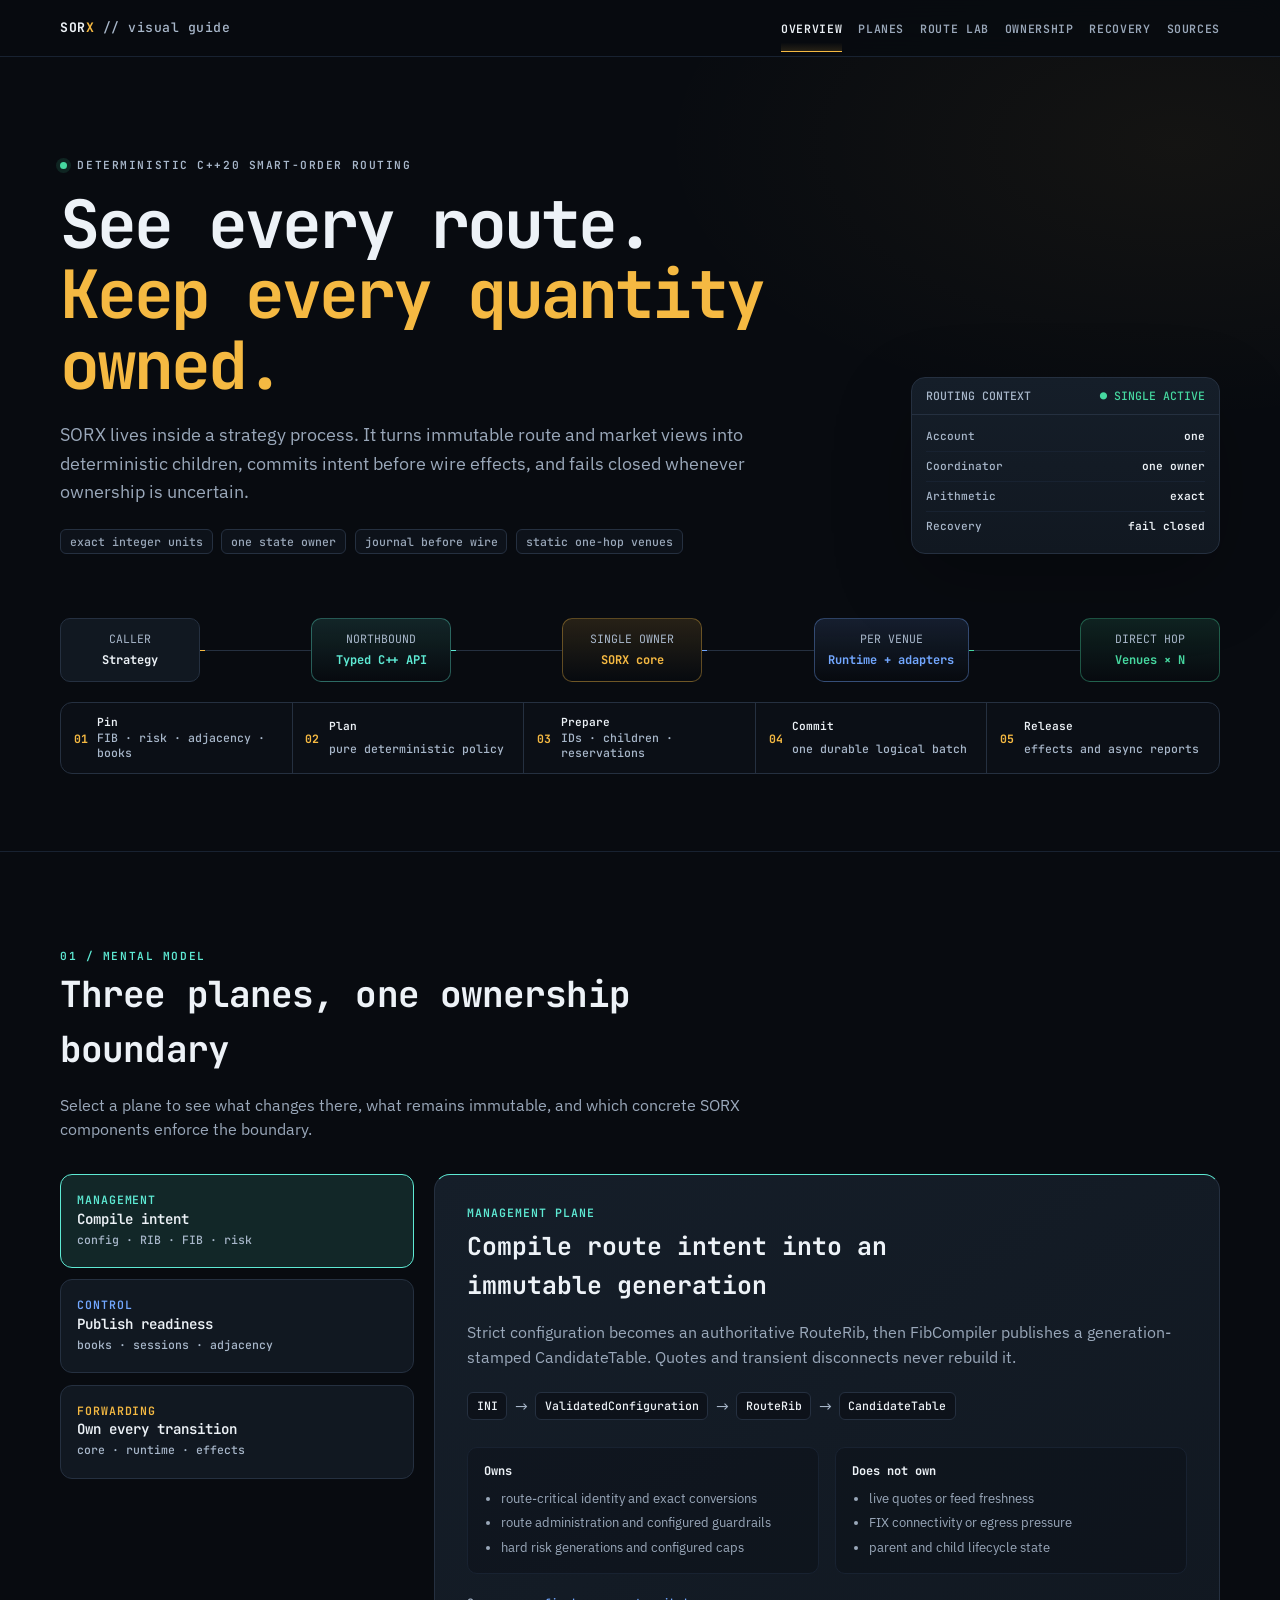
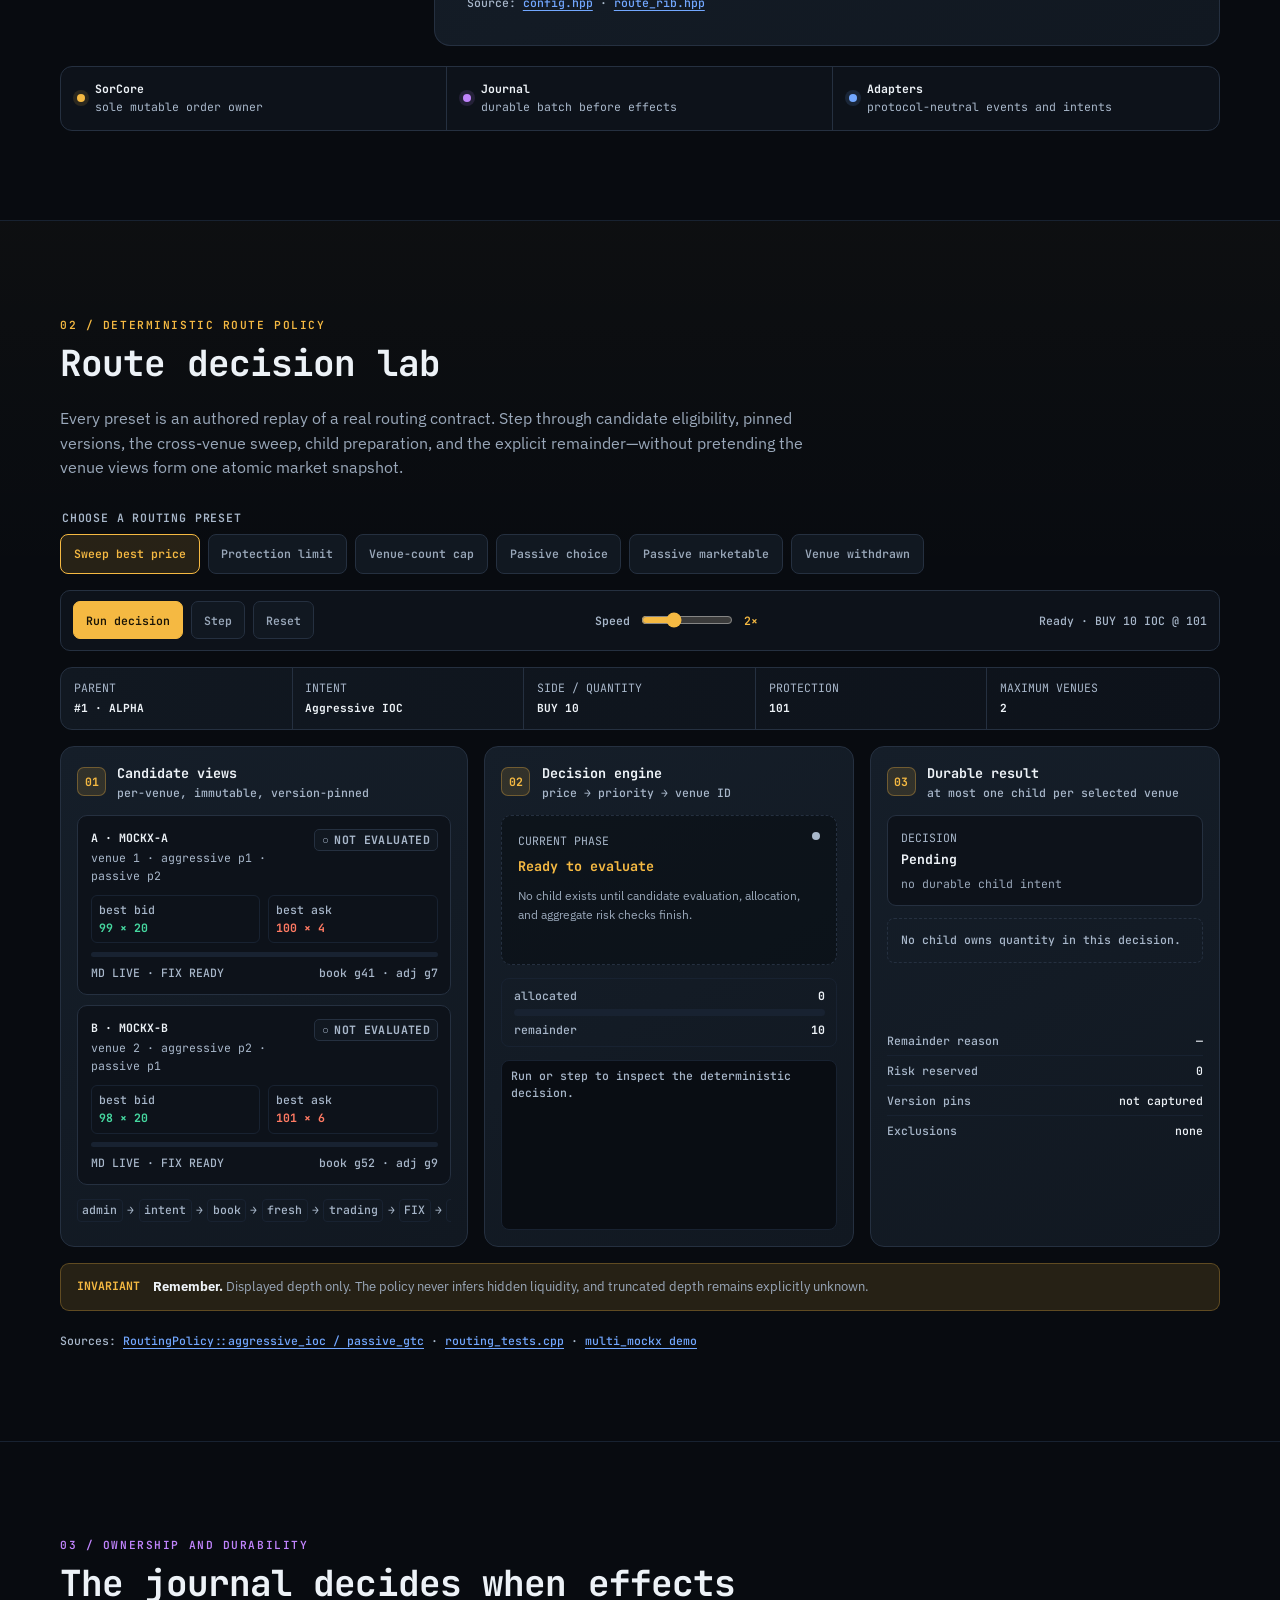
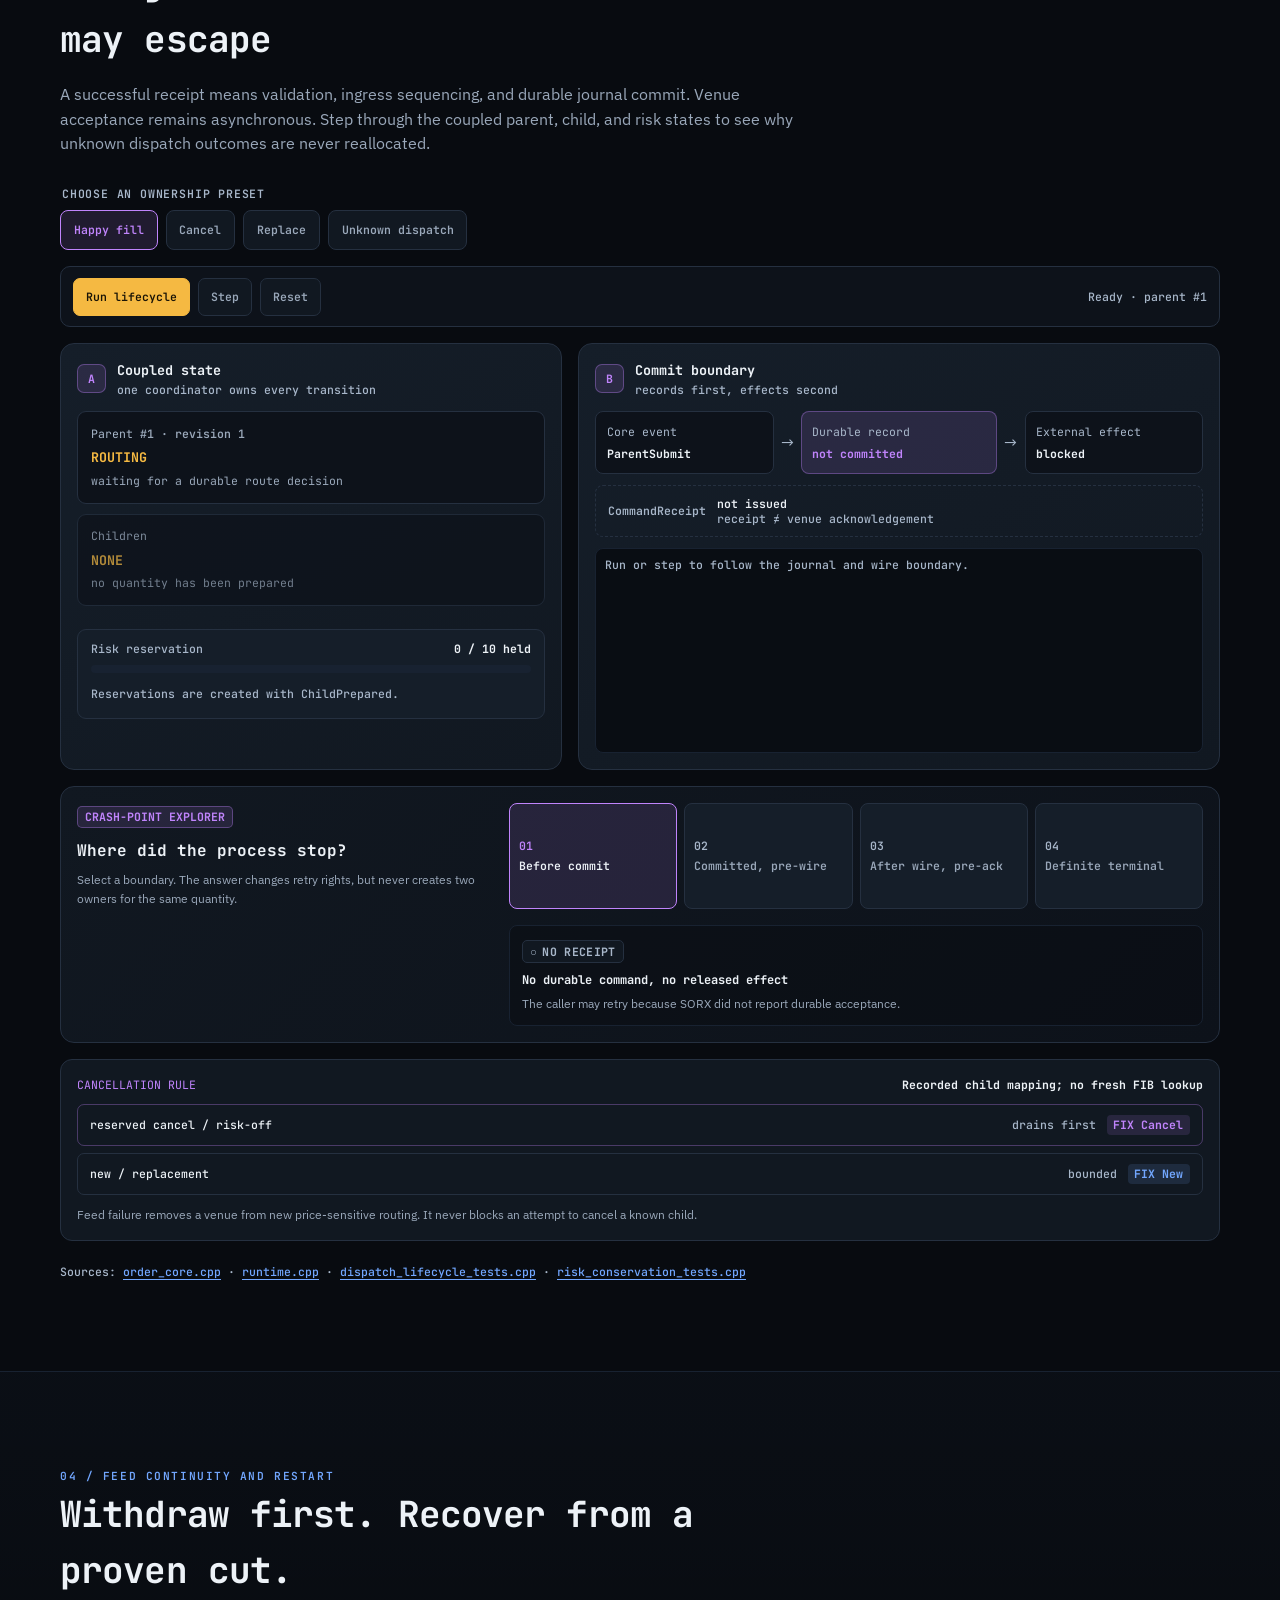
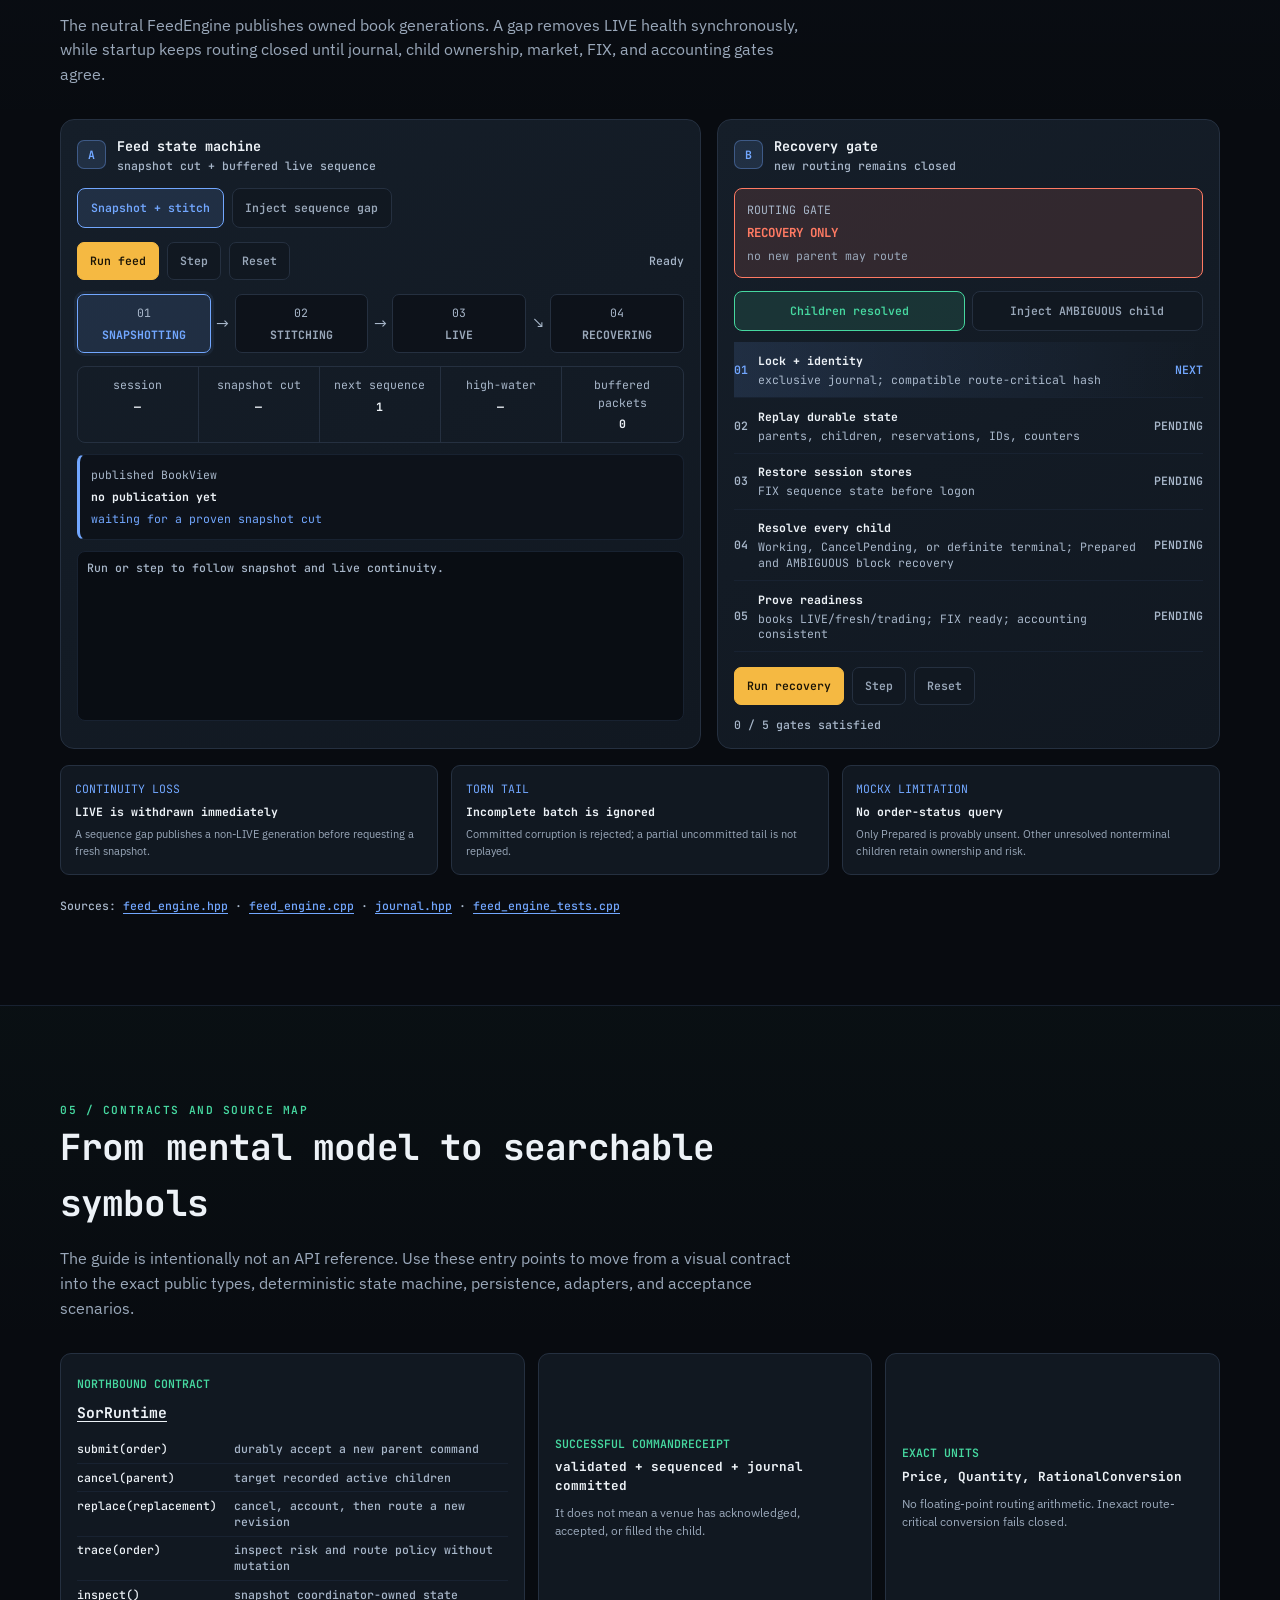
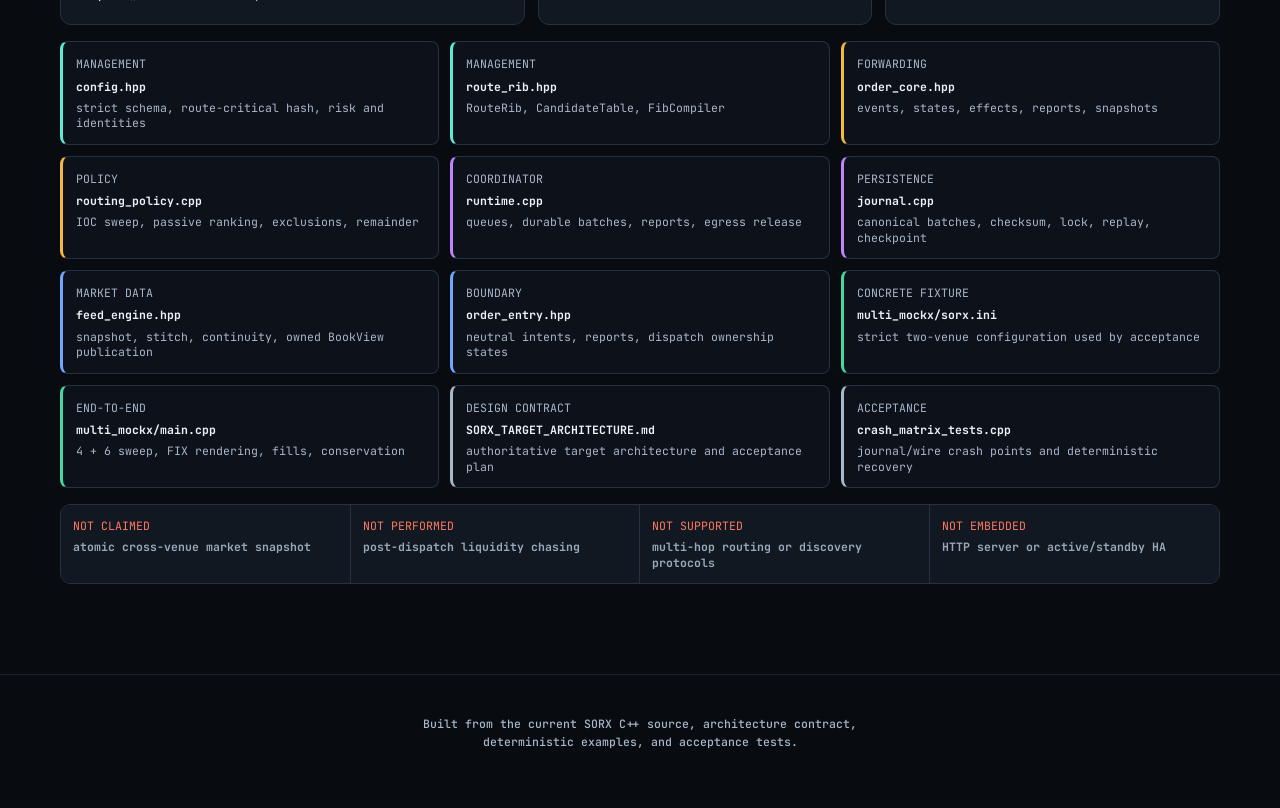
==== doc/index.html @ 3234de92 "Initial SORX source and GitHub Pages documentation" ====
<!DOCTYPE html>
<html lang="en">
<head>
  <meta charset="UTF-8">
  <meta name="viewport" content="width=device-width, initial-scale=1.0">
  <meta name="description" content="An interactive visual guide to SORX, the deterministic C++20 smart-order-routing library.">
  <title>SORX — Interactive Visual Guide</title>
  <link rel="preconnect" href="https://fonts.googleapis.com">
  <link rel="preconnect" href="https://fonts.gstatic.com" crossorigin>
  <link href="https://fonts.googleapis.com/css2?family=IBM+Plex+Sans:wght@400;500;600;700&family=JetBrains+Mono:wght@400;500;600;700;800&display=swap" rel="stylesheet">
  <link rel="stylesheet" href="sorx-docs.css">
</head>
<body>
  <a class="skip-link" href="#main">Skip to the guide</a>

  <nav class="topnav" aria-label="Guide navigation">
    <div class="topnav-inner">
      <a class="brand" href="#overview" aria-label="SORX guide home">SOR<em>X</em> <span>// visual guide</span></a>
      <div class="navlinks">
        <a href="#overview" aria-current="location">Overview</a>
        <a href="#planes">Planes</a>
        <a href="#routing">Route lab</a>
        <a href="#ownership">Ownership</a>
        <a href="#recovery">Recovery</a>
        <a href="#sources">Sources</a>
      </div>
    </div>
  </nav>

  <main id="main">
    <header class="hero" id="overview">
      <div class="wrap">
        <p class="eyebrow">Deterministic C++20 smart-order routing</p>
        <div class="hero-grid">
          <div>
            <h1>See every route.<br><em>Keep every quantity owned.</em></h1>
            <p class="lede">
              SORX lives inside a strategy process. It turns immutable route and market views into
              deterministic children, commits intent before wire effects, and fails closed whenever
              ownership is uncertain.
            </p>
            <div class="hero-facts" role="list" aria-label="Core SORX properties">
              <span role="listitem">exact integer units</span>
              <span role="listitem">one state owner</span>
              <span role="listitem">journal before wire</span>
              <span role="listitem">static one-hop venues</span>
            </div>
          </div>

          <aside class="hero-status" aria-label="SORX operating model">
            <div class="status-header">
              <span>routing context</span>
              <span class="live-dot">single active</span>
            </div>
            <dl>
              <div><dt>Account</dt><dd>one</dd></div>
              <div><dt>Coordinator</dt><dd>one owner</dd></div>
              <div><dt>Arithmetic</dt><dd>exact</dd></div>
              <div><dt>Recovery</dt><dd>fail closed</dd></div>
            </dl>
          </aside>
        </div>

        <div class="system-flow" role="img" aria-label="Strategy flows through the typed C++ API, SORX core, per-venue runtimes and adapters, then to direct venues">
          <div class="flow-node neutral"><span>Caller</span><strong>Strategy</strong></div>
          <div class="flow-link"><span class="flow-packet packet-one"></span></div>
          <div class="flow-node management"><span>Northbound</span><strong>Typed C++ API</strong></div>
          <div class="flow-link"><span class="flow-packet packet-two"></span></div>
          <div class="flow-node forwarding"><span>Single owner</span><strong>SORX core</strong></div>
          <div class="flow-link"><span class="flow-packet packet-three"></span></div>
          <div class="flow-node control"><span>Per venue</span><strong>Runtime + adapters</strong></div>
          <div class="flow-link"><span class="flow-packet packet-four"></span></div>
          <div class="flow-node success"><span>Direct hop</span><strong>Venues × N</strong></div>
        </div>

        <div class="invariant-ribbon" role="list" aria-label="Five rules to remember">
          <div role="listitem"><span>01</span><strong>Pin</strong><small>FIB · risk · adjacency · books</small></div>
          <div role="listitem"><span>02</span><strong>Plan</strong><small>pure deterministic policy</small></div>
          <div role="listitem"><span>03</span><strong>Prepare</strong><small>IDs · children · reservations</small></div>
          <div role="listitem"><span>04</span><strong>Commit</strong><small>one durable logical batch</small></div>
          <div role="listitem"><span>05</span><strong>Release</strong><small>effects and async reports</small></div>
        </div>
      </div>
    </header>

    <section class="section" id="planes" aria-labelledby="planes-title">
      <div class="wrap">
        <div class="section-head">
          <span class="section-number">01 / mental model</span>
          <h2 id="planes-title">Three planes, one ownership boundary</h2>
          <p>
            Select a plane to see what changes there, what remains immutable, and which concrete
            SORX components enforce the boundary.
          </p>
        </div>

        <div class="plane-layout">
          <div class="plane-tabs" role="tablist" aria-label="SORX architecture planes">
            <button class="plane-tab management active" id="plane-tab-management" type="button" role="tab" aria-selected="true" aria-controls="plane-detail" data-plane="management">
              <span>Management</span>
              <strong>Compile intent</strong>
              <small>config · RIB · FIB · risk</small>
            </button>
            <button class="plane-tab control" id="plane-tab-control" type="button" role="tab" aria-selected="false" aria-controls="plane-detail" data-plane="control" tabindex="-1">
              <span>Control</span>
              <strong>Publish readiness</strong>
              <small>books · sessions · adjacency</small>
            </button>
            <button class="plane-tab forwarding" id="plane-tab-forwarding" type="button" role="tab" aria-selected="false" aria-controls="plane-detail" data-plane="forwarding" tabindex="-1">
              <span>Forwarding</span>
              <strong>Own every transition</strong>
              <small>core · runtime · effects</small>
            </button>
          </div>

          <article class="plane-detail management" id="plane-detail" role="tabpanel" aria-labelledby="plane-tab-management">
            <div class="detail-kicker" id="plane-kicker">Management plane</div>
            <h3 id="plane-heading">Compile route intent into an immutable generation</h3>
            <p id="plane-description">
              Strict configuration becomes an authoritative RouteRib, then FibCompiler publishes a
              generation-stamped CandidateTable. Quotes and transient disconnects never rebuild it.
            </p>
            <div class="component-path" id="plane-path" role="group" aria-label="Selected plane component path">
              <span>INI</span><i aria-hidden="true">→</i><span>ValidatedConfiguration</span><i aria-hidden="true">→</i><span>RouteRib</span><i aria-hidden="true">→</i><span>CandidateTable</span>
            </div>
            <div class="detail-grid">
              <div>
                <h4>Owns</h4>
                <ul id="plane-owns">
                  <li>route-critical identity and exact conversions</li>
                  <li>route administration and configured guardrails</li>
                  <li>hard risk generations and configured caps</li>
                </ul>
              </div>
              <div>
                <h4>Does not own</h4>
                <ul id="plane-not-owns">
                  <li>live quotes or feed freshness</li>
                  <li>FIX connectivity or egress pressure</li>
                  <li>parent and child lifecycle state</li>
                </ul>
              </div>
            </div>
            <p class="source-line" id="plane-source">
              Source: <a href="../include/sorx/config.hpp">config.hpp</a> ·
              <a href="../include/sorx/route_rib.hpp">route_rib.hpp</a>
            </p>
          </article>
        </div>

        <div class="ownership-rail" role="list" aria-label="Cross-cutting SORX boundaries">
          <div role="listitem"><span class="rail-dot forwarding"></span><strong>SorCore</strong><small>sole mutable order owner</small></div>
          <div role="listitem"><span class="rail-dot persistence"></span><strong>Journal</strong><small>durable batch before effects</small></div>
          <div role="listitem"><span class="rail-dot control"></span><strong>Adapters</strong><small>protocol-neutral events and intents</small></div>
        </div>
      </div>
    </section>

    <section class="section route-section" id="routing" aria-labelledby="routing-title">
      <div class="wrap">
        <div class="section-head">
          <span class="section-number forwarding-text">02 / deterministic route policy</span>
          <h2 id="routing-title">Route decision lab</h2>
          <p>
            Every preset is an authored replay of a real routing contract. Step through candidate
            eligibility, pinned versions, the cross-venue sweep, child preparation, and the explicit
            remainder—without pretending the venue views form one atomic market snapshot.
          </p>
        </div>

        <fieldset class="scenario-picker" id="route-scenarios">
          <legend>Choose a routing preset</legend>
          <div class="scenario-buttons">
            <button class="scenario-button active" type="button" aria-pressed="true" data-route-scenario="sweep">Sweep best price</button>
            <button class="scenario-button" type="button" aria-pressed="false" data-route-scenario="limit">Protection limit</button>
            <button class="scenario-button" type="button" aria-pressed="false" data-route-scenario="venue-cap">Venue-count cap</button>
            <button class="scenario-button" type="button" aria-pressed="false" data-route-scenario="passive">Passive choice</button>
            <button class="scenario-button" type="button" aria-pressed="false" data-route-scenario="marketable">Passive marketable</button>
            <button class="scenario-button" type="button" aria-pressed="false" data-route-scenario="withdrawn">Venue withdrawn</button>
          </div>
        </fieldset>

        <div class="demo-toolbar" role="group" aria-label="Routing playback controls">
          <div class="button-group">
            <button class="button primary" id="route-run" type="button">Run decision</button>
            <button class="button" id="route-step" type="button">Step</button>
            <button class="button" id="route-reset" type="button">Reset</button>
          </div>
          <label class="speed-control" for="route-speed">
            Speed
            <input id="route-speed" type="range" min="1" max="4" value="2">
            <output id="route-speed-output" for="route-speed">2×</output>
          </label>
          <p class="demo-status" id="route-status" aria-live="polite" aria-atomic="true">Ready · BUY 10 IOC @ 101</p>
        </div>

        <div class="order-ticket" role="group" aria-label="Selected parent order">
          <div><span>Parent</span><strong id="route-parent">#1 · ALPHA</strong></div>
          <div><span>Intent</span><strong id="route-intent">Aggressive IOC</strong></div>
          <div><span>Side / quantity</span><strong id="route-order">BUY 10</strong></div>
          <div><span>Protection</span><strong id="route-limit">101</strong></div>
          <div><span>Maximum venues</span><strong id="route-max-venues">2</strong></div>
        </div>

        <div class="route-lab">
          <section class="lab-panel candidates-panel" aria-labelledby="candidate-heading">
            <div class="panel-heading">
              <span>01</span>
              <div><h3 id="candidate-heading">Candidate views</h3><p>per-venue, immutable, version-pinned</p></div>
            </div>

            <article class="venue-card" id="route-venue-a" data-venue="A">
              <div class="venue-head">
                <div><span class="venue-name">A · MOCKX-A</span><small id="route-a-priority">venue 1 · priority 1</small></div>
                <span class="status-badge pending" id="route-a-gate">not evaluated</span>
              </div>
              <div class="venue-book">
                <span>best bid <b id="route-a-bid">99 × 20</b></span>
                <span>best ask <b id="route-a-ask">100 × 4</b></span>
              </div>
              <div class="depth-track"><span id="route-a-depth" role="progressbar" aria-label="Venue A consumed displayed ask depth" aria-valuemin="0" aria-valuemax="4" aria-valuenow="0" aria-valuetext="0 of 4 displayed ask units consumed"></span></div>
              <div class="venue-meta"><span id="route-a-health">MD LIVE · FIX READY</span><span id="route-a-pin">book g41 · adj g7</span></div>
            </article>

            <article class="venue-card" id="route-venue-b" data-venue="B">
              <div class="venue-head">
                <div><span class="venue-name">B · MOCKX-B</span><small id="route-b-priority">venue 2 · priority 2</small></div>
                <span class="status-badge pending" id="route-b-gate">not evaluated</span>
              </div>
              <div class="venue-book">
                <span>best bid <b id="route-b-bid">98 × 20</b></span>
                <span>best ask <b id="route-b-ask">101 × 6</b></span>
              </div>
              <div class="depth-track"><span id="route-b-depth" role="progressbar" aria-label="Venue B consumed displayed ask depth" aria-valuemin="0" aria-valuemax="6" aria-valuenow="0" aria-valuetext="0 of 6 displayed ask units consumed"></span></div>
              <div class="venue-meta"><span id="route-b-health">MD LIVE · FIX READY</span><span id="route-b-pin">book g52 · adj g9</span></div>
            </article>

            <div class="gate-chain" role="list" aria-label="Candidate eligibility checks">
              <span role="listitem">admin</span><i aria-hidden="true">→</i><span role="listitem">intent</span><i aria-hidden="true">→</i><span role="listitem">book</span><i aria-hidden="true">→</i><span role="listitem">fresh</span><i aria-hidden="true">→</i><span role="listitem">trading</span><i aria-hidden="true">→</i><span role="listitem">FIX</span><i aria-hidden="true">→</i><span role="listitem">egress</span><i aria-hidden="true">→</i><span role="listitem">exact</span><i aria-hidden="true">→</i><span role="listitem">risk</span>
            </div>
          </section>

          <section class="lab-panel decision-panel" aria-labelledby="decision-heading">
            <div class="panel-heading">
              <span>02</span>
              <div><h3 id="decision-heading">Decision engine</h3><p id="route-ranking">price → priority → venue ID</p></div>
            </div>
            <div class="decision-core" id="route-decision-core">
              <span class="decision-pulse" aria-hidden="true"></span>
              <small>current phase</small>
              <strong id="route-phase">Ready to evaluate</strong>
              <p id="route-phase-copy">No child exists until candidate evaluation, allocation, and aggregate risk checks finish.</p>
            </div>
            <div class="allocation-meter" role="group" aria-label="Parent quantity accounting">
              <div class="meter-label"><span>allocated</span><strong id="route-allocated">0</strong></div>
              <div class="meter-track"><span id="route-meter-fill" role="progressbar" aria-label="Allocated parent quantity" aria-valuemin="0" aria-valuemax="10" aria-valuenow="0" aria-valuetext="0 of 10 units allocated"></span></div>
              <div class="meter-label"><span>remainder</span><strong id="route-remainder">10</strong></div>
            </div>
            <ol class="event-log" id="route-log" aria-label="Routing decision event log">
              <li class="empty">Run or step to inspect the deterministic decision.</li>
            </ol>
          </section>

          <section class="lab-panel result-panel" aria-labelledby="result-heading">
            <div class="panel-heading">
              <span>03</span>
              <div><h3 id="result-heading">Durable result</h3><p>at most one child per selected venue</p></div>
            </div>
            <div class="decision-summary pending" id="route-summary">
              <span>Decision</span><strong>Pending</strong><small>no durable child intent</small>
            </div>
            <div class="children" id="route-children">
              <p class="empty-state">Children appear after the allocation is prepared.</p>
            </div>
            <dl class="result-facts">
              <div><dt>Remainder reason</dt><dd id="route-remainder-reason">—</dd></div>
              <div><dt>Risk reserved</dt><dd id="route-risk">0</dd></div>
              <div><dt>Version pins</dt><dd id="route-pins">not captured</dd></div>
              <div><dt>Exclusions</dt><dd id="route-exclusions">none</dd></div>
            </dl>
          </section>
        </div>

        <div class="insight-strip" id="route-insight">
          <span>Invariant</span>
          <p><strong>Displayed depth only.</strong> The policy never infers hidden liquidity, and truncated depth remains explicitly unknown.</p>
        </div>

        <p class="source-line section-source">
          Sources: <a href="../src/routing_policy.cpp">RoutingPolicy::aggressive_ioc / passive_gtc</a> ·
          <a href="../tests/routing_tests.cpp">routing_tests.cpp</a> ·
          <a href="../examples/multi_mockx/main.cpp">multi_mockx demo</a>
        </p>
      </div>
    </section>

    <section class="section" id="ownership" aria-labelledby="ownership-title">
      <div class="wrap">
        <div class="section-head">
          <span class="section-number persistence-text">03 / ownership and durability</span>
          <h2 id="ownership-title">The journal decides when effects may escape</h2>
          <p>
            A successful receipt means validation, ingress sequencing, and durable journal commit.
            Venue acceptance remains asynchronous. Step through the coupled parent, child, and risk
            states to see why unknown dispatch outcomes are never reallocated.
          </p>
        </div>

        <fieldset class="scenario-picker" id="lifecycle-scenarios">
          <legend>Choose an ownership preset</legend>
          <div class="scenario-buttons">
            <button class="scenario-button active" type="button" aria-pressed="true" data-life-scenario="fill">Happy fill</button>
            <button class="scenario-button" type="button" aria-pressed="false" data-life-scenario="cancel">Cancel</button>
            <button class="scenario-button" type="button" aria-pressed="false" data-life-scenario="replace">Replace</button>
            <button class="scenario-button" type="button" aria-pressed="false" data-life-scenario="unknown">Unknown dispatch</button>
          </div>
        </fieldset>

        <div class="demo-toolbar" role="group" aria-label="Ownership playback controls">
          <div class="button-group">
            <button class="button primary" id="life-run" type="button">Run lifecycle</button>
            <button class="button" id="life-step" type="button">Step</button>
            <button class="button" id="life-reset" type="button">Reset</button>
          </div>
          <p class="demo-status" id="life-status" aria-live="polite" aria-atomic="true">Ready · parent #1</p>
        </div>

        <div class="ownership-lab">
          <section class="state-column" aria-labelledby="state-heading">
            <div class="panel-heading">
              <span>A</span>
              <div><h3 id="state-heading">Coupled state</h3><p>one coordinator owns every transition</p></div>
            </div>
            <div class="state-card parent-state">
              <span>Parent <b id="life-parent-id">#1 · revision 1</b></span>
              <strong id="life-parent-state">ROUTING</strong>
              <small id="life-parent-copy">waiting for a durable route decision</small>
            </div>
            <div class="child-stack" id="life-children">
              <div class="state-card child-state muted"><span>Children</span><strong>NONE</strong><small>no quantity has been prepared</small></div>
            </div>
            <div class="risk-meter" role="group" aria-label="Risk reservation">
              <div><span>Risk reservation</span><strong id="life-risk-label">0 / 10 held</strong></div>
              <div class="risk-track"><span id="life-risk-fill" role="progressbar" aria-label="Reserved risk quantity" aria-valuemin="0" aria-valuemax="10" aria-valuenow="0" aria-valuetext="0 of 10 units held"></span></div>
              <small id="life-risk-copy">Reservations are created with ChildPrepared.</small>
            </div>
          </section>

          <section class="boundary-column" aria-labelledby="boundary-heading">
            <div class="panel-heading">
              <span>B</span>
              <div><h3 id="boundary-heading">Commit boundary</h3><p>records first, effects second</p></div>
            </div>
            <div class="boundary-flow">
              <div><span>Core event</span><strong id="life-event">ParentSubmit</strong></div>
              <i aria-hidden="true">→</i>
              <div class="persistence-box"><span>Durable record</span><strong id="life-record">not committed</strong></div>
              <i aria-hidden="true">→</i>
              <div><span>External effect</span><strong id="life-effect">blocked</strong></div>
            </div>
            <div class="receipt-card" id="life-receipt">
              <span>CommandReceipt</span>
              <strong>not issued</strong>
              <small>receipt ≠ venue acknowledgement</small>
            </div>
            <ol class="event-log ownership-log" id="life-log" aria-label="Ownership event log">
              <li class="empty">Run or step to follow the journal and wire boundary.</li>
            </ol>
          </section>
        </div>

        <div class="crash-lab">
          <div class="crash-copy">
            <span class="tag persistence-tag">Crash-point explorer</span>
            <h3>Where did the process stop?</h3>
            <p>Select a boundary. The answer changes retry rights, but never creates two owners for the same quantity.</p>
          </div>
          <div class="crash-points" role="group" aria-label="Crash-point selector">
            <button class="crash-point active" type="button" aria-pressed="true" data-crash-point="before"><span>01</span>Before commit</button>
            <button class="crash-point" type="button" aria-pressed="false" data-crash-point="prepared"><span>02</span>Committed, pre-wire</button>
            <button class="crash-point" type="button" aria-pressed="false" data-crash-point="wire"><span>03</span>After wire, pre-ack</button>
            <button class="crash-point" type="button" aria-pressed="false" data-crash-point="terminal"><span>04</span>Definite terminal</button>
          </div>
          <div class="crash-detail" id="crash-detail" aria-live="polite">
            <span class="status-badge pending">NO RECEIPT</span>
            <h4>No durable command, no released effect</h4>
            <p>The caller may retry because SORX did not report durable acceptance.</p>
          </div>
        </div>

        <div class="priority-lanes">
          <div class="lane-label"><span>Cancellation rule</span><strong>Recorded child mapping; no fresh FIB lookup</strong></div>
          <div class="queue-lane cancel-lane"><span>reserved cancel / risk-off</span><i>drains first</i><b>FIX Cancel</b></div>
          <div class="queue-lane normal-lane"><span>new / replacement</span><i>bounded</i><b>FIX New</b></div>
          <p>Feed failure removes a venue from new price-sensitive routing. It never blocks an attempt to cancel a known child.</p>
        </div>

        <p class="source-line section-source">
          Sources: <a href="../src/order_core.cpp">order_core.cpp</a> ·
          <a href="../src/runtime.cpp">runtime.cpp</a> ·
          <a href="../tests/dispatch_lifecycle_tests.cpp">dispatch_lifecycle_tests.cpp</a> ·
          <a href="../tests/risk_conservation_tests.cpp">risk_conservation_tests.cpp</a>
        </p>
      </div>
    </section>

    <section class="section recovery-section" id="recovery" aria-labelledby="recovery-title">
      <div class="wrap">
        <div class="section-head">
          <span class="section-number control-text">04 / feed continuity and restart</span>
          <h2 id="recovery-title">Withdraw first. Recover from a proven cut.</h2>
          <p>
            The neutral FeedEngine publishes owned book generations. A gap removes LIVE health
            synchronously, while startup keeps routing closed until journal, child ownership, market,
            FIX, and accounting gates agree.
          </p>
        </div>

        <div class="recovery-grid">
          <section class="feed-lab" aria-labelledby="feed-heading">
            <div class="panel-heading">
              <span>A</span>
              <div><h3 id="feed-heading">Feed state machine</h3><p>snapshot cut + buffered live sequence</p></div>
            </div>
            <div class="scenario-buttons compact" id="feed-scenarios">
              <button class="scenario-button active" type="button" aria-pressed="true" data-feed-scenario="stitch">Snapshot + stitch</button>
              <button class="scenario-button" type="button" aria-pressed="false" data-feed-scenario="gap">Inject sequence gap</button>
            </div>
            <div class="feed-controls" role="group" aria-label="Feed playback controls">
              <button class="button primary" id="feed-run" type="button">Run feed</button>
              <button class="button" id="feed-step" type="button">Step</button>
              <button class="button" id="feed-reset" type="button">Reset</button>
              <span id="feed-status" aria-live="polite" aria-atomic="true">Ready</span>
            </div>
            <div class="feed-states" role="list" aria-label="Feed engine states">
              <div class="feed-state active" role="listitem" aria-current="step" data-feed-state="SNAPSHOTTING"><span>01</span><strong>SNAPSHOTTING</strong></div>
              <i aria-hidden="true">→</i>
              <div class="feed-state" role="listitem" data-feed-state="STITCHING"><span>02</span><strong>STITCHING</strong></div>
              <i aria-hidden="true">→</i>
              <div class="feed-state" role="listitem" data-feed-state="LIVE"><span>03</span><strong>LIVE</strong></div>
              <i aria-hidden="true">↘</i>
              <div class="feed-state" role="listitem" data-feed-state="RECOVERING"><span>04</span><strong>RECOVERING</strong></div>
            </div>
            <div class="sequence-panel">
              <div><span>session</span><strong id="feed-session">—</strong></div>
              <div><span>snapshot cut</span><strong id="feed-cut">—</strong></div>
              <div><span>next sequence</span><strong id="feed-next">1</strong></div>
              <div><span>high-water</span><strong id="feed-high-water">—</strong></div>
              <div><span>buffered packets</span><strong id="feed-buffered">0</strong></div>
            </div>
            <div class="feed-book">
              <span>published BookView</span>
              <strong id="feed-book">no publication yet</strong>
              <small id="feed-action">waiting for a proven snapshot cut</small>
            </div>
            <ol class="event-log" id="feed-log" aria-label="Feed recovery event log">
              <li class="empty">Run or step to follow snapshot and live continuity.</li>
            </ol>
          </section>

          <section class="startup-lab" aria-labelledby="startup-heading">
            <div class="panel-heading">
              <span>B</span>
              <div><h3 id="startup-heading">Recovery gate</h3><p>new routing remains closed</p></div>
            </div>
            <div class="routing-gate closed" id="routing-gate">
              <span>routing gate</span><strong>RECOVERY ONLY</strong><small>no new parent may route</small>
            </div>
            <div class="recovery-outcomes" role="group" aria-label="Child reconciliation outcome">
              <button class="scenario-button active" type="button" aria-pressed="true" data-recovery-outcome="resolved">Children resolved</button>
              <button class="scenario-button" type="button" aria-pressed="false" data-recovery-outcome="ambiguous">Inject AMBIGUOUS child</button>
            </div>
            <ol class="gate-list" id="recovery-gates">
              <li data-gate="0"><span>01</span><div><strong>Lock + identity</strong><small>exclusive journal; compatible route-critical hash</small></div><b>pending</b></li>
              <li data-gate="1"><span>02</span><div><strong>Replay durable state</strong><small>parents, children, reservations, IDs, counters</small></div><b>pending</b></li>
              <li data-gate="2"><span>03</span><div><strong>Restore session stores</strong><small>FIX sequence state before logon</small></div><b>pending</b></li>
              <li data-gate="3"><span>04</span><div><strong>Resolve every child</strong><small>Working, CancelPending, or definite terminal; Prepared and AMBIGUOUS block recovery</small></div><b>pending</b></li>
              <li data-gate="4"><span>05</span><div><strong>Prove readiness</strong><small>books LIVE/fresh/trading; FIX ready; accounting consistent</small></div><b>pending</b></li>
            </ol>
            <div class="recovery-controls" role="group" aria-label="Recovery gate playback controls">
              <button class="button primary" id="recovery-run" type="button">Run recovery</button>
              <button class="button" id="recovery-step" type="button">Step</button>
              <button class="button" id="recovery-reset" type="button">Reset</button>
            </div>
            <p class="demo-status" id="recovery-status" aria-live="polite" aria-atomic="true">0 / 5 gates satisfied</p>
          </section>
        </div>

        <div class="recovery-rules">
          <article><span>Continuity loss</span><strong>LIVE is withdrawn immediately</strong><p>A sequence gap publishes a non-LIVE generation before requesting a fresh snapshot.</p></article>
          <article><span>Torn tail</span><strong>Incomplete batch is ignored</strong><p>Committed corruption is rejected; a partial uncommitted tail is not replayed.</p></article>
          <article><span>MockX limitation</span><strong>No order-status query</strong><p>Only Prepared is provably unsent. Other unresolved nonterminal children retain ownership and risk.</p></article>
        </div>

        <p class="source-line section-source">
          Sources: <a href="../include/sorx/md/feed_engine.hpp">feed_engine.hpp</a> ·
          <a href="../src/feed_engine.cpp">feed_engine.cpp</a> ·
          <a href="../include/sorx/persistence/journal.hpp">journal.hpp</a> ·
          <a href="../tests/feed_engine_tests.cpp">feed_engine_tests.cpp</a>
        </p>
      </div>
    </section>

    <section class="section sources-section" id="sources" aria-labelledby="sources-title">
      <div class="wrap">
        <div class="section-head">
          <span class="section-number success-text">05 / contracts and source map</span>
          <h2 id="sources-title">From mental model to searchable symbols</h2>
          <p>
            The guide is intentionally not an API reference. Use these entry points to move from a
            visual contract into the exact public types, deterministic state machine, persistence,
            adapters, and acceptance scenarios.
          </p>
        </div>

        <div class="contract-grid">
          <article class="api-card">
            <span>Northbound contract</span>
            <h3><a href="../include/sorx/runtime.hpp">SorRuntime</a></h3>
            <dl>
              <div><dt>submit(order)</dt><dd>durably accept a new parent command</dd></div>
              <div><dt>cancel(parent)</dt><dd>target recorded active children</dd></div>
              <div><dt>replace(replacement)</dt><dd>cancel, account, then route a new revision</dd></div>
              <div><dt>trace(order)</dt><dd>inspect risk and route policy without mutation</dd></div>
              <div><dt>inspect()</dt><dd>snapshot coordinator-owned state</dd></div>
            </dl>
          </article>
          <article class="contract-card">
            <span>Successful CommandReceipt</span>
            <strong>validated + sequenced + journal committed</strong>
            <p>It does not mean a venue has acknowledged, accepted, or filled the child.</p>
          </article>
          <article class="contract-card">
            <span>Exact units</span>
            <strong>Price, Quantity, RationalConversion</strong>
            <p>No floating-point routing arithmetic. Inexact route-critical conversion fails closed.</p>
          </article>
        </div>

        <div class="source-map">
          <a class="source-card management-card" href="../include/sorx/config.hpp"><span>Management</span><strong>config.hpp</strong><small>strict schema, route-critical hash, risk and identities</small></a>
          <a class="source-card management-card" href="../include/sorx/route_rib.hpp"><span>Management</span><strong>route_rib.hpp</strong><small>RouteRib, CandidateTable, FibCompiler</small></a>
          <a class="source-card forwarding-card" href="../include/sorx/order_core.hpp"><span>Forwarding</span><strong>order_core.hpp</strong><small>events, states, effects, reports, snapshots</small></a>
          <a class="source-card forwarding-card" href="../src/routing_policy.cpp"><span>Policy</span><strong>routing_policy.cpp</strong><small>IOC sweep, passive ranking, exclusions, remainder</small></a>
          <a class="source-card persistence-card" href="../src/runtime.cpp"><span>Coordinator</span><strong>runtime.cpp</strong><small>queues, durable batches, reports, egress release</small></a>
          <a class="source-card persistence-card" href="../src/persistence/journal.cpp"><span>Persistence</span><strong>journal.cpp</strong><small>canonical batches, checksum, lock, replay, checkpoint</small></a>
          <a class="source-card control-card" href="../include/sorx/md/feed_engine.hpp"><span>Market data</span><strong>feed_engine.hpp</strong><small>snapshot, stitch, continuity, owned BookView publication</small></a>
          <a class="source-card control-card" href="../include/sorx/adapters/order_entry.hpp"><span>Boundary</span><strong>order_entry.hpp</strong><small>neutral intents, reports, dispatch ownership states</small></a>
          <a class="source-card success-card" href="../configs/multi_mockx/sorx.ini"><span>Concrete fixture</span><strong>multi_mockx/sorx.ini</strong><small>strict two-venue configuration used by acceptance</small></a>
          <a class="source-card success-card" href="../examples/multi_mockx/main.cpp"><span>End-to-end</span><strong>multi_mockx/main.cpp</strong><small>4 + 6 sweep, FIX rendering, fills, conservation</small></a>
          <a class="source-card neutral-card" href="../docs/SORX_TARGET_ARCHITECTURE.md"><span>Design contract</span><strong>SORX_TARGET_ARCHITECTURE.md</strong><small>authoritative target architecture and acceptance plan</small></a>
          <a class="source-card neutral-card" href="../tests/crash_matrix_tests.cpp"><span>Acceptance</span><strong>crash_matrix_tests.cpp</strong><small>journal/wire crash points and deterministic recovery</small></a>
        </div>

        <div class="non-goals">
          <div><span>Not claimed</span><strong>atomic cross-venue market snapshot</strong></div>
          <div><span>Not performed</span><strong>post-dispatch liquidity chasing</strong></div>
          <div><span>Not supported</span><strong>multi-hop routing or discovery protocols</strong></div>
          <div><span>Not embedded</span><strong>HTTP server or active/standby HA</strong></div>
        </div>
      </div>
    </section>
  </main>

  <footer>
    <div class="wrap">
      <p>Built from the current SORX C++ source, architecture contract, deterministic examples, and acceptance tests.</p>
    </div>
  </footer>

  <script src="sorx-docs.js"></script>
</body>
</html>
---- doc/sorx-docs.css ----
:root {
  --bg: #080b10;
  --bg-raised: #0d121a;
  --panel: #111821;
  --panel-2: #151e29;
  --border: #253040;
  --border-soft: #182231;
  --text: #edf2f7;
  --text-dim: #9aa8ba;
  --text-faint: #a8b7ca;
  --management: #5eead4;
  --management-dim: rgba(94, 234, 212, 0.12);
  --control: #72a7ff;
  --control-dim: rgba(114, 167, 255, 0.13);
  --forwarding: #f5b942;
  --forwarding-dim: rgba(245, 185, 66, 0.13);
  --persistence: #c084fc;
  --persistence-dim: rgba(192, 132, 252, 0.13);
  --success: #46d8a0;
  --success-dim: rgba(70, 216, 160, 0.12);
  --danger: #ff7a63;
  --danger-dim: rgba(255, 122, 99, 0.13);
  --mono: "JetBrains Mono", ui-monospace, SFMono-Regular, Menlo, Consolas, monospace;
  --sans: "IBM Plex Sans", system-ui, -apple-system, "Segoe UI", sans-serif;
  --ease: cubic-bezier(0.2, 0.7, 0.2, 1);
}

@media (prefers-reduced-motion: reduce) {
  *, *::before, *::after {
    scroll-behavior: auto !important;
    animation-duration: 0.001ms !important;
    animation-iteration-count: 1 !important;
    transition-duration: 0.001ms !important;
  }
}

* { box-sizing: border-box; }
html { scroll-behavior: smooth; scroll-padding-top: 72px; }
body {
  margin: 0;
  color: var(--text);
  background:
    radial-gradient(1000px 520px at 15% -10%, rgba(94, 234, 212, 0.05), transparent 62%),
    radial-gradient(900px 480px at 92% 2%, rgba(245, 185, 66, 0.05), transparent 58%),
    var(--bg);
  font-family: var(--sans);
  line-height: 1.55;
  -webkit-font-smoothing: antialiased;
}

a { color: inherit; }
button, input { font: inherit; }
button:focus-visible, a:focus-visible, input:focus-visible {
  outline: 2px solid var(--forwarding);
  outline-offset: 4px;
  border-radius: 6px;
}
button:disabled { cursor: default; opacity: 0.45; }

.skip-link {
  position: fixed;
  z-index: 100;
  top: 0.75rem;
  left: 0.75rem;
  padding: 0.55rem 0.8rem;
  background: var(--text);
  color: var(--bg);
  transform: translateY(-160%);
  transition: transform 0.2s var(--ease);
}
.skip-link:focus { transform: translateY(0); }
.wrap { width: min(1160px, calc(100% - 2.2rem)); margin-inline: auto; }

.topnav {
  position: sticky;
  top: 0;
  z-index: 50;
  background: rgba(8, 11, 16, 0.86);
  border-bottom: 1px solid var(--border-soft);
  backdrop-filter: blur(14px);
}
.topnav-inner {
  width: min(1160px, calc(100% - 2.2rem));
  min-height: 56px;
  margin-inline: auto;
  display: flex;
  align-items: center;
  justify-content: space-between;
  gap: 1rem;
}
.brand {
  flex: none;
  color: var(--text);
  font: 700 0.82rem/1 var(--mono);
  text-decoration: none;
  letter-spacing: 0.04em;
}
.brand em { color: var(--forwarding); font-style: normal; }
.brand span { color: var(--text-faint); font-weight: 500; }
.navlinks { display: flex; align-items: center; gap: clamp(0.55rem, 1.4vw, 1rem); }
.navlinks a {
  padding: 1.2rem 0 1.05rem;
  color: var(--text-dim);
  border-bottom: 1px solid transparent;
  font: 600 0.72rem/1 var(--mono);
  letter-spacing: 0.055em;
  text-decoration: none;
  text-transform: uppercase;
  white-space: nowrap;
}
.navlinks a:hover, .navlinks a:focus-visible { color: var(--text); border-color: var(--forwarding); }
.navlinks a[aria-current="location"] { color: var(--text); border-color: var(--forwarding); background: linear-gradient(180deg, transparent 82%, var(--forwarding-dim)); }

.hero {
  padding: clamp(4rem, 8vw, 7rem) 0 clamp(3rem, 6vw, 5rem);
  border-bottom: 1px solid var(--border-soft);
}
.eyebrow, .section-number {
  margin: 0 0 1rem;
  color: var(--text-faint);
  font: 600 0.7rem/1.2 var(--mono);
  letter-spacing: 0.14em;
  text-transform: uppercase;
}
.eyebrow::before {
  content: "";
  display: inline-block;
  width: 7px;
  height: 7px;
  margin-right: 0.65rem;
  border-radius: 50%;
  background: var(--success);
  box-shadow: 0 0 0 4px var(--success-dim);
}
.hero-grid {
  display: grid;
  grid-template-columns: minmax(0, 1.6fr) minmax(260px, 0.65fr);
  gap: clamp(2rem, 7vw, 6rem);
  align-items: end;
}
h1, h2, h3, h4 { font-family: var(--mono); }
h1 {
  margin: 0 0 1.25rem;
  max-width: 20ch;
  font-size: clamp(2.15rem, 5.2vw, 4.25rem);
  line-height: 1.06;
  letter-spacing: -0.045em;
}
h1 em { color: var(--forwarding); font-style: normal; }
.lede { max-width: 68ch; margin: 0; color: var(--text-dim); font-size: clamp(1rem, 1.7vw, 1.14rem); }
.hero-facts { display: flex; flex-wrap: wrap; gap: 0.55rem; margin-top: 1.5rem; }
.hero-facts span {
  padding: 0.35rem 0.55rem;
  color: var(--text-dim);
  border: 1px solid var(--border);
  border-radius: 6px;
  background: var(--bg-raised);
  font: 500 0.72rem/1 var(--mono);
}
.hero-status {
  border: 1px solid var(--border);
  border-radius: 14px;
  overflow: hidden;
  background: linear-gradient(180deg, var(--panel-2), var(--panel));
  box-shadow: 0 26px 80px rgba(0, 0, 0, 0.24);
}
.status-header {
  display: flex;
  justify-content: space-between;
  padding: 0.75rem 0.9rem;
  border-bottom: 1px solid var(--border);
  color: var(--text-faint);
  font: 500 0.72rem/1 var(--mono);
  text-transform: uppercase;
}
.live-dot { color: var(--success); }
.live-dot::before { content: "●"; margin-right: 0.4rem; }
.hero-status dl { margin: 0; padding: 0.45rem 0.9rem 0.75rem; }
.hero-status dl div { display: flex; justify-content: space-between; gap: 1rem; padding: 0.45rem 0; border-bottom: 1px solid var(--border-soft); }
.hero-status dl div:last-child { border-bottom: 0; }
.hero-status dt { color: var(--text-faint); font: 500 0.7rem/1.3 var(--mono); }
.hero-status dd { margin: 0; color: var(--text); font: 600 0.7rem/1.3 var(--mono); }

.system-flow { display: flex; align-items: center; margin-top: clamp(2.5rem, 5vw, 4.5rem); }
.flow-node {
  min-width: 140px;
  padding: 0.72rem 0.85rem;
  border: 1px solid var(--border);
  border-radius: 10px;
  background: var(--panel);
  text-align: center;
}
.flow-node span, .flow-node strong { display: block; font-family: var(--mono); }
.flow-node span { margin-bottom: 0.18rem; color: var(--text-faint); font-size: 0.72rem; text-transform: uppercase; }
.flow-node strong { font-size: 0.75rem; }
.flow-node.management { border-color: rgba(94, 234, 212, 0.35); background: linear-gradient(180deg, var(--management-dim), transparent); }
.flow-node.management strong { color: var(--management); }
.flow-node.control { border-color: rgba(114, 167, 255, 0.35); background: linear-gradient(180deg, var(--control-dim), transparent); }
.flow-node.control strong { color: var(--control); }
.flow-node.forwarding { border-color: rgba(245, 185, 66, 0.35); background: linear-gradient(180deg, var(--forwarding-dim), transparent); }
.flow-node.forwarding strong { color: var(--forwarding); }
.flow-node.success { border-color: rgba(70, 216, 160, 0.35); background: linear-gradient(180deg, var(--success-dim), transparent); }
.flow-node.success strong { color: var(--success); }
.flow-link { position: relative; flex: 1 1 36px; min-width: 28px; height: 1px; background: var(--border); overflow: hidden; }
.flow-packet { position: absolute; top: -2px; width: 5px; height: 5px; border-radius: 50%; background: var(--forwarding); animation: packet 3s linear infinite; }
.packet-two { animation-delay: 0.5s; background: var(--management); }
.packet-three { animation-delay: 1s; background: var(--control); }
.packet-four { animation-delay: 1.5s; background: var(--success); }
@keyframes packet { from { left: -6px; opacity: 0; } 8% { opacity: 1; } 92% { opacity: 1; } to { left: 100%; opacity: 0; } }

.invariant-ribbon {
  display: grid;
  grid-template-columns: repeat(5, 1fr);
  margin-top: 1.25rem;
  border: 1px solid var(--border);
  border-radius: 12px;
  background: rgba(13, 18, 26, 0.62);
  overflow: hidden;
}
.invariant-ribbon > div {
  display: grid;
  grid-template-columns: auto 1fr;
  gap: 0 0.6rem;
  align-items: center;
  padding: 0.8rem;
  border-right: 1px solid var(--border);
}
.invariant-ribbon > div:last-child { border-right: 0; }
.invariant-ribbon span { grid-row: 1 / 3; color: var(--forwarding); font: 700 0.72rem/1 var(--mono); }
.invariant-ribbon strong { font: 600 0.7rem/1.2 var(--mono); }
.invariant-ribbon small { color: var(--text-faint); font: 500 0.72rem/1.35 var(--mono); }

.section { padding: clamp(3.5rem, 7vw, 6rem) 0; border-bottom: 1px solid var(--border-soft); }
.section-head { max-width: 75ch; margin-bottom: 2rem; }
.section-head h2 { margin: 0 0 0.9rem; font-size: clamp(1.55rem, 3vw, 2.25rem); letter-spacing: -0.025em; }
.section-head p { margin: 0; color: var(--text-dim); font-size: 1rem; }
.section-number { color: var(--management); }
.forwarding-text { color: var(--forwarding); }
.persistence-text { color: var(--persistence); }
.control-text { color: var(--control); }
.success-text { color: var(--success); }

.plane-layout { display: grid; grid-template-columns: minmax(250px, 0.72fr) minmax(0, 1.6fr); gap: 1.25rem; }
.plane-tabs { display: flex; flex-direction: column; gap: 0.7rem; }
.plane-tab {
  width: 100%;
  min-height: 94px;
  padding: 1rem;
  color: var(--text-dim);
  border: 1px solid var(--border);
  border-radius: 12px;
  background: var(--panel);
  cursor: pointer;
  text-align: left;
  transition: border-color 0.18s var(--ease), background 0.18s var(--ease), transform 0.18s var(--ease);
}
.plane-tab:hover { transform: translateX(3px); }
.plane-tab span, .plane-tab strong, .plane-tab small { display: block; }
.plane-tab span { margin-bottom: 0.3rem; font: 600 0.72rem/1 var(--mono); text-transform: uppercase; letter-spacing: 0.08em; }
.plane-tab strong { margin-bottom: 0.3rem; color: var(--text); font: 600 0.88rem/1.25 var(--mono); }
.plane-tab small { color: var(--text-faint); font: 500 0.72rem/1.3 var(--mono); }
.plane-tab.management span { color: var(--management); }
.plane-tab.control span { color: var(--control); }
.plane-tab.forwarding span { color: var(--forwarding); }
.plane-tab.management.active { border-color: var(--management); background: var(--management-dim); }
.plane-tab.control.active { border-color: var(--control); background: var(--control-dim); }
.plane-tab.forwarding.active { border-color: var(--forwarding); background: var(--forwarding-dim); }

.plane-detail {
  min-height: 420px;
  padding: clamp(1.2rem, 3vw, 2rem);
  border: 1px solid var(--border);
  border-radius: 16px;
  background: linear-gradient(145deg, var(--panel-2), var(--panel));
}
.plane-detail.management { border-top-color: var(--management); }
.plane-detail.control { border-top-color: var(--control); }
.plane-detail.forwarding { border-top-color: var(--forwarding); }
.detail-kicker { margin-bottom: 0.55rem; color: var(--management); font: 600 0.72rem/1 var(--mono); text-transform: uppercase; letter-spacing: 0.09em; }
.plane-detail.control .detail-kicker { color: var(--control); }
.plane-detail.forwarding .detail-kicker { color: var(--forwarding); }
.plane-detail h3 { max-width: 30ch; margin: 0 0 0.75rem; font-size: clamp(1.15rem, 2vw, 1.55rem); }
.plane-detail > p { max-width: 72ch; color: var(--text-dim); }
.component-path { display: flex; align-items: center; flex-wrap: nowrap; gap: 0.45rem; margin: 1.4rem 0; padding-bottom: 0.25rem; overflow-x: auto; scrollbar-width: thin; }
.component-path span { padding: 0.38rem 0.55rem; border: 1px solid var(--border); border-radius: 6px; background: var(--bg-raised); color: var(--text); font: 500 0.72rem/1.2 var(--mono); }
.component-path i { color: var(--text-faint); font-style: normal; }
.detail-grid { display: grid; grid-template-columns: 1fr 1fr; gap: 1rem; }
.detail-grid > div { padding: 0.9rem 1rem; border: 1px solid var(--border-soft); border-radius: 10px; background: rgba(8, 11, 16, 0.32); }
.detail-grid h4 { margin: 0 0 0.5rem; color: var(--text); font-size: 0.75rem; }
.detail-grid ul { margin: 0; padding-left: 1.1rem; color: var(--text-dim); font-size: 0.82rem; }
.detail-grid li + li { margin-top: 0.28rem; }
.source-line { margin: 1.2rem 0 0; color: var(--text-faint) !important; font: 500 0.72rem/1.7 var(--mono); }
.source-line a { color: var(--control); text-underline-offset: 3px; overflow-wrap: anywhere; }
.section-source { margin-top: 1.3rem; }

.ownership-rail { display: grid; grid-template-columns: repeat(3, 1fr); margin-top: 1.25rem; border: 1px solid var(--border); border-radius: 12px; background: var(--bg-raised); }
.ownership-rail > div { display: grid; grid-template-columns: auto 1fr; column-gap: 0.65rem; align-items: center; padding: 0.85rem 1rem; border-right: 1px solid var(--border); }
.ownership-rail > div:last-child { border-right: 0; }
.ownership-rail strong, .ownership-rail small { grid-column: 2; font-family: var(--mono); }
.ownership-rail strong { font-size: 0.72rem; }
.ownership-rail small { color: var(--text-faint); font-size: 0.72rem; }
.rail-dot { grid-row: 1 / 3; width: 8px; height: 8px; border-radius: 50%; }
.rail-dot.forwarding { background: var(--forwarding); box-shadow: 0 0 0 4px var(--forwarding-dim); }
.rail-dot.persistence { background: var(--persistence); box-shadow: 0 0 0 4px var(--persistence-dim); }
.rail-dot.control { background: var(--control); box-shadow: 0 0 0 4px var(--control-dim); }

.route-section {
  background:
    linear-gradient(180deg, rgba(245, 185, 66, 0.025), transparent 30%),
    var(--bg);
}
.scenario-picker {
  min-width: 0;
  margin: 0 0 1rem;
  padding: 0;
  border: 0;
}
.scenario-picker legend {
  margin-bottom: 0.65rem;
  color: var(--text-faint);
  font: 600 0.72rem/1 var(--mono);
  letter-spacing: 0.07em;
  text-transform: uppercase;
}
.scenario-buttons { display: flex; flex-wrap: wrap; gap: 0.5rem; }
.scenario-buttons.compact { margin-bottom: 0.9rem; }
.scenario-button {
  min-height: 40px;
  padding: 0.55rem 0.8rem;
  color: var(--text-dim);
  border: 1px solid var(--border);
  border-radius: 8px;
  background: var(--panel);
  cursor: pointer;
  font: 600 0.72rem/1.2 var(--mono);
  transition: color 0.18s var(--ease), border-color 0.18s var(--ease), background 0.18s var(--ease);
}
.scenario-button:hover { color: var(--text); border-color: var(--text-faint); }
.scenario-button.active, .scenario-button[aria-pressed="true"] { color: var(--forwarding); border-color: var(--forwarding); background: var(--forwarding-dim); }
#lifecycle-scenarios .scenario-button.active,
#lifecycle-scenarios .scenario-button[aria-pressed="true"] { color: var(--persistence); border-color: var(--persistence); background: var(--persistence-dim); }
#feed-scenarios .scenario-button.active,
#feed-scenarios .scenario-button[aria-pressed="true"] { color: var(--control); border-color: var(--control); background: var(--control-dim); }

.demo-toolbar {
  display: flex;
  align-items: center;
  justify-content: space-between;
  gap: 1rem;
  min-height: 56px;
  margin-bottom: 1rem;
  padding: 0.65rem 0.75rem;
  border: 1px solid var(--border);
  border-radius: 10px;
  background: var(--bg-raised);
}
.button-group, .feed-controls, .recovery-controls { display: flex; flex-wrap: wrap; gap: 0.5rem; align-items: center; }
.button {
  min-height: 38px;
  padding: 0.48rem 0.75rem;
  color: var(--text-dim);
  border: 1px solid var(--border);
  border-radius: 7px;
  background: var(--panel);
  cursor: pointer;
  font: 600 0.72rem/1 var(--mono);
}
.button:hover:not(:disabled) { color: var(--text); border-color: var(--forwarding); }
.button.primary { color: #1a1406; border-color: var(--forwarding); background: var(--forwarding); }
.button.primary:hover:not(:disabled) { color: #000; background: #ffd16d; }
.speed-control { display: flex; align-items: center; gap: 0.55rem; color: var(--text-faint); font: 600 0.72rem/1 var(--mono); }
.speed-control input { width: 92px; accent-color: var(--forwarding); }
.speed-control output { min-width: 2ch; color: var(--forwarding); }
.demo-status { margin: 0; color: var(--text-faint); font: 500 0.72rem/1.35 var(--mono); text-align: right; }

.order-ticket {
  display: grid;
  grid-template-columns: repeat(5, 1fr);
  margin-bottom: 1rem;
  border: 1px solid var(--border);
  border-radius: 12px;
  background: linear-gradient(90deg, var(--panel), var(--bg-raised));
  overflow: hidden;
}
.order-ticket > div { padding: 0.72rem 0.8rem; border-right: 1px solid var(--border); }
.order-ticket > div:last-child { border-right: 0; }
.order-ticket span, .order-ticket strong { display: block; font-family: var(--mono); }
.order-ticket span { margin-bottom: 0.2rem; color: var(--text-faint); font-size: 0.72rem; text-transform: uppercase; }
.order-ticket strong { color: var(--text); font-size: 0.7rem; }

.route-lab { display: grid; grid-template-columns: minmax(0, 1.05fr) minmax(0, 0.95fr) minmax(0, 0.9fr); gap: 1rem; }
.lab-panel, .state-column, .boundary-column, .feed-lab, .startup-lab {
  min-width: 0;
  padding: 1rem;
  border: 1px solid var(--border);
  border-radius: 14px;
  background: linear-gradient(150deg, var(--panel-2), var(--panel));
}
.panel-heading { display: flex; align-items: center; gap: 0.7rem; margin-bottom: 0.9rem; }
.panel-heading > span {
  display: grid;
  place-items: center;
  width: 29px;
  height: 29px;
  flex: none;
  color: var(--forwarding);
  border: 1px solid rgba(245, 185, 66, 0.32);
  border-radius: 7px;
  background: var(--forwarding-dim);
  font: 700 0.72rem/1 var(--mono);
}
.panel-heading h3 { margin: 0; font-size: 0.84rem; }
.panel-heading p { margin: 0.12rem 0 0; color: var(--text-faint); font: 500 0.72rem/1.25 var(--mono); }

.venue-card {
  margin-bottom: 0.65rem;
  padding: 0.8rem;
  border: 1px solid var(--border);
  border-radius: 10px;
  background: var(--bg-raised);
  transition: border-color 0.22s var(--ease), box-shadow 0.22s var(--ease), opacity 0.22s var(--ease);
}
.venue-card.active { border-color: var(--forwarding); box-shadow: 0 0 0 3px var(--forwarding-dim); }
.venue-card.excluded { border-color: rgba(255, 122, 99, 0.45); opacity: 0.72; }
.venue-head { display: flex; align-items: flex-start; justify-content: space-between; gap: 0.65rem; }
.venue-head > div span, .venue-head > div small { display: block; font-family: var(--mono); }
.venue-name { color: var(--text); font-size: 0.72rem; font-weight: 700; }
.venue-head small { margin-top: 0.16rem; color: var(--text-faint); font-size: 0.72rem; }
.status-badge {
  display: inline-flex;
  align-items: center;
  gap: 0.32rem;
  flex: none;
  padding: 0.28rem 0.42rem;
  border: 1px solid var(--border);
  border-radius: 5px;
  font: 700 0.72rem/1 var(--mono);
  text-transform: uppercase;
  letter-spacing: 0.03em;
}
.status-badge::before { content: "○"; }
.status-badge.pending { color: var(--text-faint); background: var(--panel); }
.status-badge.eligible { color: var(--success); border-color: rgba(70, 216, 160, 0.35); background: var(--success-dim); }
.status-badge.eligible::before { content: "●"; }
.status-badge.excluded, .status-badge.ambiguous { color: var(--danger); border-color: rgba(255, 122, 99, 0.38); background: var(--danger-dim); }
.status-badge.excluded::before { content: "×"; }
.status-badge.ambiguous::before { content: "!"; }
.status-badge.committed { color: var(--persistence); border-color: rgba(192, 132, 252, 0.4); background: var(--persistence-dim); }
.status-badge.committed::before { content: "◆"; }
.venue-book { display: grid; grid-template-columns: 1fr 1fr; gap: 0.5rem; margin-top: 0.65rem; }
.venue-book span { padding: 0.42rem; color: var(--text-faint); border: 1px solid var(--border-soft); border-radius: 6px; font: 500 0.72rem/1.3 var(--mono); }
.venue-book b { display: block; margin-top: 0.18rem; color: var(--text); font-size: 0.72rem; }
.venue-book span:first-child b { color: var(--success); }
.venue-book span:last-child b { color: var(--danger); }
.depth-track { height: 5px; margin: 0.55rem 0; border-radius: 999px; background: var(--border-soft); overflow: hidden; }
.depth-track span { display: block; width: 0; height: 100%; border-radius: inherit; background: var(--forwarding); transition: width 0.35s var(--ease); }
.venue-meta { display: flex; justify-content: space-between; gap: 0.6rem; color: var(--text-faint); font: 500 0.72rem/1.3 var(--mono); }
.gate-chain { display: flex; align-items: center; flex-wrap: nowrap; gap: 0.27rem; padding: 0.25rem 0 0.35rem; color: var(--text-faint); font: 500 0.72rem/1.3 var(--mono); overflow-x: auto; scrollbar-width: thin; }
.gate-chain > *, .component-path > * { flex: 0 0 auto; }
.gate-chain span { padding: 0.18rem 0.28rem; border: 1px solid var(--border-soft); border-radius: 4px; }
.gate-chain i { font-style: normal; }

.decision-core {
  position: relative;
  min-height: 150px;
  padding: 1rem;
  border: 1px dashed var(--border);
  border-radius: 10px;
  background: rgba(8, 11, 16, 0.48);
  overflow: hidden;
}
.decision-pulse { position: absolute; top: 1rem; right: 1rem; width: 8px; height: 8px; border-radius: 50%; background: var(--text-faint); }
.decision-core.working .decision-pulse { background: var(--forwarding); box-shadow: 0 0 0 5px var(--forwarding-dim); animation: decision-pulse 0.9s var(--ease) infinite alternate; }
.decision-core.complete .decision-pulse { background: var(--success); box-shadow: 0 0 0 5px var(--success-dim); }
.decision-core.rejected .decision-pulse { background: var(--danger); box-shadow: 0 0 0 5px var(--danger-dim); }
@keyframes decision-pulse { to { transform: scale(1.3); } }
.decision-core small, .decision-core strong { display: block; font-family: var(--mono); }
.decision-core small { margin-bottom: 0.4rem; color: var(--text-faint); font-size: 0.72rem; text-transform: uppercase; }
.decision-core strong { max-width: calc(100% - 28px); color: var(--forwarding); font-size: 0.84rem; }
.decision-core p { margin: 0.55rem 0 0; color: var(--text-dim); font-size: 0.78rem; }
.allocation-meter { margin: 0.8rem 0; padding: 0.7rem; border: 1px solid var(--border-soft); border-radius: 8px; }
.meter-label { display: flex; justify-content: space-between; gap: 1rem; color: var(--text-faint); font: 500 0.72rem/1 var(--mono); }
.meter-label strong { color: var(--text); }
.meter-track { height: 7px; margin: 0.48rem 0; border-radius: 999px; background: var(--border-soft); overflow: hidden; }
.meter-track span { display: block; width: 0; height: 100%; border-radius: inherit; background: linear-gradient(90deg, var(--forwarding), var(--success)); transition: width 0.35s var(--ease); }
.event-log {
  min-height: 170px;
  max-height: 220px;
  margin: 0;
  padding: 0;
  border: 1px solid var(--border-soft);
  border-radius: 8px;
  background: #090d13;
  overflow-y: auto;
  list-style: none;
}
.event-log li { display: grid; grid-template-columns: auto 1fr; gap: 0.55rem; padding: 0.46rem 0.55rem; border-bottom: 1px solid var(--border-soft); color: var(--text-dim); font: 500 0.72rem/1.45 var(--mono); }
.event-log li:last-child { border-bottom: 0; }
.event-log li::before { content: attr(data-step); color: var(--forwarding); }
.event-log li.empty { display: block; color: var(--text-faint); }
.event-log li.empty::before { content: none; }

.decision-summary {
  margin-bottom: 0.75rem;
  padding: 0.8rem;
  border: 1px solid var(--border);
  border-radius: 9px;
  background: var(--bg-raised);
}
.decision-summary span, .decision-summary strong, .decision-summary small { display: block; font-family: var(--mono); }
.decision-summary span { color: var(--text-faint); font-size: 0.72rem; text-transform: uppercase; }
.decision-summary strong { margin: 0.25rem 0; font-size: 0.82rem; }
.decision-summary small { color: var(--text-dim); font-size: 0.72rem; }
.decision-summary.accepted { border-color: rgba(70, 216, 160, 0.42); background: var(--success-dim); }
.decision-summary.accepted strong { color: var(--success); }
.decision-summary.partial { border-color: rgba(245, 185, 66, 0.42); background: var(--forwarding-dim); }
.decision-summary.partial strong { color: var(--forwarding); }
.decision-summary.rejected { border-color: rgba(255, 122, 99, 0.42); background: var(--danger-dim); }
.decision-summary.rejected strong { color: var(--danger); }
.children { display: flex; flex-direction: column; gap: 0.55rem; min-height: 96px; }
.child-card {
  padding: 0.65rem;
  border: 1px solid var(--border);
  border-left: 3px solid var(--forwarding);
  border-radius: 7px;
  background: var(--panel-2);
}
.child-card span, .child-card strong, .child-card small { display: block; font-family: var(--mono); }
.child-card span { color: var(--text-faint); font-size: 0.72rem; }
.child-card strong { margin: 0.17rem 0; color: var(--text); font-size: 0.72rem; }
.child-card small { color: var(--forwarding); font-size: 0.72rem; overflow-wrap: anywhere; }
.empty-state { margin: 0; padding: 0.8rem; color: var(--text-faint); border: 1px dashed var(--border); border-radius: 7px; font: 500 0.72rem/1.45 var(--mono); }
.result-facts { margin: 0.75rem 0 0; }
.result-facts div { display: flex; justify-content: space-between; gap: 0.8rem; padding: 0.42rem 0; border-bottom: 1px solid var(--border-soft); }
.result-facts div:last-child { border-bottom: 0; }
.result-facts dt, .result-facts dd { font: 500 0.72rem/1.35 var(--mono); }
.result-facts dt { color: var(--text-faint); }
.result-facts dd { max-width: 58%; margin: 0; color: var(--text); text-align: right; overflow-wrap: anywhere; }
.insight-strip {
  display: grid;
  grid-template-columns: auto 1fr;
  gap: 0.8rem;
  align-items: start;
  margin-top: 1rem;
  padding: 0.8rem 1rem;
  border: 1px solid rgba(245, 185, 66, 0.28);
  border-radius: 9px;
  background: var(--forwarding-dim);
}
.insight-strip > span { color: var(--forwarding); font: 700 0.72rem/1.5 var(--mono); text-transform: uppercase; }
.insight-strip p { margin: 0; color: var(--text-dim); font-size: 0.8rem; }
.insight-strip strong { color: var(--text); }

.ownership-lab { display: grid; grid-template-columns: minmax(0, 0.9fr) minmax(0, 1.15fr); gap: 1rem; }
.state-column .panel-heading > span, .boundary-column .panel-heading > span { color: var(--persistence); border-color: rgba(192, 132, 252, 0.36); background: var(--persistence-dim); }
.state-card {
  margin-bottom: 0.6rem;
  padding: 0.8rem;
  border: 1px solid var(--border);
  border-radius: 9px;
  background: var(--bg-raised);
  transition: border-color 0.2s var(--ease), background 0.2s var(--ease);
}
.state-card span, .state-card strong, .state-card small { display: block; font-family: var(--mono); }
.state-card span { color: var(--text-faint); font-size: 0.72rem; }
.state-card span b { color: var(--text-dim); font-weight: 600; }
.state-card strong { margin: 0.27rem 0; color: var(--forwarding); font-size: 0.83rem; }
.state-card small { color: var(--text-dim); font-size: 0.72rem; }
.state-card.terminal { border-color: rgba(70, 216, 160, 0.4); background: var(--success-dim); }
.state-card.terminal strong { color: var(--success); }
.state-card.ambiguous { border-color: rgba(255, 122, 99, 0.45); background: var(--danger-dim); }
.state-card.ambiguous strong { color: var(--danger); }
.state-card.cancel-pending { border-color: rgba(192, 132, 252, 0.4); background: var(--persistence-dim); }
.state-card.cancel-pending strong { color: var(--persistence); }
.state-card.muted { opacity: 0.7; }
.child-stack { display: grid; gap: 0.55rem; }
.risk-meter { margin-top: 0.85rem; padding: 0.8rem; border: 1px solid var(--border); border-radius: 9px; background: var(--panel-2); }
.risk-meter > div:first-child { display: flex; justify-content: space-between; gap: 1rem; color: var(--text-faint); font: 500 0.72rem/1 var(--mono); }
.risk-meter > div strong { color: var(--text); }
.risk-track { height: 8px; margin: 0.65rem 0 0.45rem; border-radius: 999px; background: var(--border-soft); overflow: hidden; }
.risk-track span { display: block; width: 0; height: 100%; border-radius: inherit; background: var(--persistence); transition: width 0.35s var(--ease), background 0.2s var(--ease); }
.risk-meter > small { color: var(--text-faint); font: 500 0.72rem/1.45 var(--mono); }

.boundary-flow { display: grid; grid-template-columns: 1fr auto 1.1fr auto 1fr; gap: 0.45rem; align-items: stretch; margin-bottom: 0.7rem; }
.boundary-flow > div { padding: 0.65rem; border: 1px solid var(--border); border-radius: 8px; background: var(--bg-raised); }
.boundary-flow > i { align-self: center; color: var(--text-faint); font-style: normal; }
.boundary-flow span, .boundary-flow strong { display: block; font-family: var(--mono); }
.boundary-flow span { margin-bottom: 0.25rem; color: var(--text-faint); font-size: 0.72rem; }
.boundary-flow strong { color: var(--text); font-size: 0.72rem; overflow-wrap: anywhere; }
.boundary-flow .persistence-box { border-color: rgba(192, 132, 252, 0.35); background: var(--persistence-dim); }
.boundary-flow .persistence-box strong { color: var(--persistence); }
.receipt-card {
  display: grid;
  grid-template-columns: auto 1fr;
  gap: 0.1rem 0.7rem;
  align-items: center;
  margin-bottom: 0.7rem;
  padding: 0.65rem 0.75rem;
  border: 1px dashed var(--border);
  border-radius: 8px;
}
.receipt-card span { grid-row: 1 / 3; color: var(--text-faint); font: 600 0.72rem/1 var(--mono); }
.receipt-card strong { color: var(--text); font: 600 0.72rem/1.2 var(--mono); }
.receipt-card small { color: var(--text-faint); font: 500 0.72rem/1.2 var(--mono); }
.receipt-card.committed { border-style: solid; border-color: rgba(192, 132, 252, 0.42); background: var(--persistence-dim); }
.receipt-card.committed strong { color: var(--persistence); }
.ownership-log { min-height: 205px; max-height: 240px; }
.ownership-log li::before { color: var(--persistence); }

.crash-lab {
  display: grid;
  grid-template-columns: 0.72fr 1.2fr;
  gap: 1rem;
  margin-top: 1rem;
  padding: 1rem;
  border: 1px solid var(--border);
  border-radius: 14px;
  background: linear-gradient(135deg, var(--panel), var(--bg-raised));
}
.tag { display: inline-flex; padding: 0.28rem 0.45rem; border: 1px solid var(--border); border-radius: 5px; font: 700 0.72rem/1 var(--mono); text-transform: uppercase; }
.persistence-tag { color: var(--persistence); border-color: rgba(192, 132, 252, 0.35); background: var(--persistence-dim); }
.crash-copy h3 { margin: 0.65rem 0 0.4rem; font-size: 1rem; }
.crash-copy p { margin: 0; color: var(--text-dim); font-size: 0.78rem; }
.crash-points { display: grid; grid-template-columns: repeat(4, 1fr); gap: 0.45rem; }
.crash-point {
  min-height: 68px;
  padding: 0.55rem;
  color: var(--text-dim);
  border: 1px solid var(--border);
  border-radius: 8px;
  background: var(--panel-2);
  cursor: pointer;
  font: 600 0.72rem/1.35 var(--mono);
  text-align: left;
}
.crash-point span { display: block; margin-bottom: 0.3rem; color: var(--text-faint); }
.crash-point.active { color: var(--text); border-color: var(--persistence); background: var(--persistence-dim); }
.crash-point.active span { color: var(--persistence); }
.crash-detail { grid-column: 2; padding: 0.75rem; border: 1px solid var(--border-soft); border-radius: 8px; background: rgba(8, 11, 16, 0.42); }
.crash-detail h4 { margin: 0.55rem 0 0.3rem; font-size: 0.75rem; }
.crash-detail p { margin: 0; color: var(--text-dim); font-size: 0.72rem; }

.priority-lanes { margin-top: 1rem; padding: 1rem; border: 1px solid var(--border); border-radius: 12px; background: var(--panel); }
.lane-label { display: flex; justify-content: space-between; gap: 1rem; margin-bottom: 0.65rem; font-family: var(--mono); }
.lane-label span { color: var(--persistence); font-size: 0.72rem; text-transform: uppercase; }
.lane-label strong { color: var(--text); font-size: 0.72rem; text-align: right; }
.queue-lane { display: grid; grid-template-columns: 1fr auto auto; gap: 0.65rem; align-items: center; margin-top: 0.42rem; padding: 0.62rem 0.75rem; border: 1px solid var(--border); border-radius: 7px; font: 500 0.72rem/1 var(--mono); }
.queue-lane i { color: var(--text-faint); font-style: normal; }
.queue-lane b { padding: 0.28rem 0.42rem; border-radius: 4px; }
.cancel-lane { border-color: rgba(192, 132, 252, 0.32); }
.cancel-lane b { color: var(--persistence); background: var(--persistence-dim); }
.normal-lane b { color: var(--control); background: var(--control-dim); }
.priority-lanes > p { margin: 0.7rem 0 0; color: var(--text-dim); font-size: 0.73rem; }

.recovery-section { background: linear-gradient(180deg, rgba(114, 167, 255, 0.025), transparent 30%); }
.recovery-grid { display: grid; grid-template-columns: minmax(0, 1.12fr) minmax(320px, 0.88fr); gap: 1rem; }
.feed-lab .panel-heading > span, .startup-lab .panel-heading > span { color: var(--control); border-color: rgba(114, 167, 255, 0.36); background: var(--control-dim); }
.feed-controls { margin-bottom: 0.9rem; }
.feed-controls > span { margin-left: auto; color: var(--text-faint); font: 500 0.72rem/1 var(--mono); }
.feed-states { display: flex; align-items: stretch; gap: 0.35rem; margin-bottom: 0.8rem; }
.feed-states > i { align-self: center; color: var(--text-faint); font-style: normal; }
.feed-state {
  flex: 1 1 0;
  min-width: 0;
  padding: 0.55rem 0.4rem;
  border: 1px solid var(--border);
  border-radius: 7px;
  background: var(--bg-raised);
  text-align: center;
  transition: border-color 0.2s var(--ease), background 0.2s var(--ease);
}
.feed-state span, .feed-state strong { display: block; font-family: var(--mono); }
.feed-state span { color: var(--text-faint); font-size: 0.72rem; }
.feed-state strong { margin-top: 0.22rem; color: var(--text-dim); font-size: 0.72rem; overflow-wrap: anywhere; }
.feed-state.active { border-color: var(--control); background: var(--control-dim); box-shadow: 0 0 0 3px rgba(114, 167, 255, 0.07); }
.feed-state.active strong { color: var(--control); }
.feed-state[data-feed-state="LIVE"].active { border-color: var(--success); background: var(--success-dim); }
.feed-state[data-feed-state="LIVE"].active strong { color: var(--success); }
.feed-state[data-feed-state="RECOVERING"].active { border-color: var(--danger); background: var(--danger-dim); }
.feed-state[data-feed-state="RECOVERING"].active strong { color: var(--danger); }
.sequence-panel { display: grid; grid-template-columns: repeat(5, 1fr); border: 1px solid var(--border); border-radius: 8px; overflow: hidden; }
.sequence-panel > div { padding: 0.55rem; border-right: 1px solid var(--border); text-align: center; }
.sequence-panel > div:last-child { border-right: 0; }
.sequence-panel span, .sequence-panel strong { display: block; font-family: var(--mono); }
.sequence-panel span { color: var(--text-faint); font-size: 0.72rem; }
.sequence-panel strong { margin-top: 0.25rem; color: var(--text); font-size: 0.72rem; }
.feed-book { margin: 0.7rem 0; padding: 0.7rem; border: 1px solid var(--border-soft); border-left: 3px solid var(--control); border-radius: 8px; background: var(--bg-raised); }
.feed-book span, .feed-book strong, .feed-book small { display: block; font-family: var(--mono); }
.feed-book span { color: var(--text-faint); font-size: 0.72rem; }
.feed-book strong { margin: 0.25rem 0; color: var(--text); font-size: 0.72rem; }
.feed-book small { color: var(--control); font-size: 0.72rem; }

.routing-gate { margin-bottom: 0.8rem; padding: 0.8rem; border: 1px solid var(--danger); border-radius: 8px; background: var(--danger-dim); }
.routing-gate span, .routing-gate strong, .routing-gate small { display: block; font-family: var(--mono); }
.routing-gate span { color: var(--text-faint); font-size: 0.72rem; text-transform: uppercase; }
.routing-gate strong { margin: 0.25rem 0; color: var(--danger); font-size: 0.78rem; }
.routing-gate small { color: var(--text-dim); font-size: 0.72rem; }
.routing-gate.open { border-color: var(--success); background: var(--success-dim); }
.routing-gate.open strong { color: var(--success); }
.gate-list { margin: 0; padding: 0; list-style: none; }
.gate-list li { display: grid; grid-template-columns: auto 1fr auto; gap: 0.65rem; align-items: center; padding: 0.6rem 0; border-bottom: 1px solid var(--border-soft); }
.gate-list li > span { color: var(--text-faint); font: 600 0.72rem/1 var(--mono); }
.gate-list strong, .gate-list small { display: block; font-family: var(--mono); }
.gate-list strong { color: var(--text); font-size: 0.72rem; }
.gate-list small { margin-top: 0.14rem; color: var(--text-faint); font-size: 0.72rem; line-height: 1.35; }
.gate-list b { color: var(--text-faint); font: 600 0.72rem/1 var(--mono); text-transform: uppercase; }
.gate-list li.current { background: linear-gradient(90deg, var(--control-dim), transparent); }
.gate-list li.current > span, .gate-list li.current b { color: var(--control); }
.gate-list li.done > span, .gate-list li.done b { color: var(--success); }
.gate-list li.done b::before { content: "✓ "; }
.recovery-outcomes { display: flex; flex-wrap: wrap; gap: 0.45rem; margin: 0 0 0.7rem; }
.recovery-outcomes .scenario-button { flex: 1 1 10rem; }
.recovery-outcomes [data-recovery-outcome="resolved"][aria-pressed="true"] { color: var(--success); border-color: var(--success); background: var(--success-dim); }
.recovery-outcomes [data-recovery-outcome="ambiguous"][aria-pressed="true"] { color: var(--danger); border-color: var(--danger); background: var(--danger-dim); }
.gate-list li.blocked { background: linear-gradient(90deg, var(--danger-dim), transparent); }
.gate-list li.blocked > span, .gate-list li.blocked b { color: var(--danger); }
.recovery-controls { margin-top: 0.9rem; }
.startup-lab > .demo-status { margin-top: 0.75rem; text-align: left; }
.recovery-rules { display: grid; grid-template-columns: repeat(3, 1fr); gap: 0.8rem; margin-top: 1rem; }
.recovery-rules article { padding: 0.85rem; border: 1px solid var(--border); border-radius: 9px; background: var(--panel); }
.recovery-rules span, .recovery-rules strong { display: block; font-family: var(--mono); }
.recovery-rules span { color: var(--control); font-size: 0.72rem; text-transform: uppercase; }
.recovery-rules strong { margin: 0.32rem 0; font-size: 0.72rem; }
.recovery-rules p { margin: 0; color: var(--text-dim); font-size: 0.7rem; }

.sources-section { background: linear-gradient(180deg, rgba(70, 216, 160, 0.025), transparent 28%); }
.contract-grid { display: grid; grid-template-columns: 1.25fr 0.9fr 0.9fr; gap: 0.8rem; }
.api-card, .contract-card { padding: 1rem; border: 1px solid var(--border); border-radius: 11px; background: var(--panel); }
.api-card > span, .contract-card > span { color: var(--success); font: 600 0.72rem/1 var(--mono); text-transform: uppercase; }
.api-card h3 { margin: 0.45rem 0 0.7rem; font-size: 0.92rem; }
.api-card h3 a { color: var(--text); text-underline-offset: 3px; }
.api-card dl { margin: 0; }
.api-card dl div { display: grid; grid-template-columns: minmax(125px, 0.75fr) 1.4fr; gap: 0.65rem; padding: 0.35rem 0; border-bottom: 1px solid var(--border-soft); }
.api-card dl div:last-child { border-bottom: 0; }
.api-card dt, .api-card dd { font: 500 0.72rem/1.4 var(--mono); }
.api-card dt { color: var(--text); }
.api-card dd { margin: 0; color: var(--text-faint); }
.contract-card { display: flex; flex-direction: column; justify-content: center; }
.contract-card strong { margin: 0.55rem 0; color: var(--text); font: 700 0.79rem/1.45 var(--mono); }
.contract-card p { margin: 0; color: var(--text-dim); font-size: 0.73rem; }
.source-map { display: grid; grid-template-columns: repeat(3, 1fr); gap: 0.7rem; margin-top: 1rem; }
.source-card {
  min-width: 0;
  padding: 0.8rem;
  border: 1px solid var(--border);
  border-left: 3px solid var(--text-faint);
  border-radius: 8px;
  background: var(--bg-raised);
  text-decoration: none;
  transition: transform 0.18s var(--ease), border-color 0.18s var(--ease);
}
.source-card:hover { transform: translateY(-2px); border-color: var(--text-faint); }
.source-card span, .source-card strong, .source-card small { display: block; font-family: var(--mono); overflow-wrap: anywhere; }
.source-card span { color: var(--text-faint); font-size: 0.72rem; text-transform: uppercase; }
.source-card strong { margin: 0.28rem 0; color: var(--text); font-size: 0.72rem; }
.source-card small { color: var(--text-faint); font-size: 0.72rem; line-height: 1.35; }
.management-card { border-left-color: var(--management); }
.control-card { border-left-color: var(--control); }
.forwarding-card { border-left-color: var(--forwarding); }
.persistence-card { border-left-color: var(--persistence); }
.success-card { border-left-color: var(--success); }
.non-goals { display: grid; grid-template-columns: repeat(4, 1fr); margin-top: 1rem; border: 1px solid var(--border); border-radius: 10px; overflow: hidden; }
.non-goals > div { padding: 0.75rem; border-right: 1px solid var(--border); background: var(--panel); }
.non-goals > div:last-child { border-right: 0; }
.non-goals span, .non-goals strong { display: block; font-family: var(--mono); }
.non-goals span { margin-bottom: 0.25rem; color: var(--danger); font-size: 0.72rem; text-transform: uppercase; }
.non-goals strong { color: var(--text-dim); font-size: 0.72rem; line-height: 1.4; }

footer { padding: 2.5rem 0 3.5rem; text-align: center; }
footer p { max-width: 68ch; margin: 0 auto; color: var(--text-faint); font: 500 0.72rem/1.6 var(--mono); }

@media (max-width: 1050px) {
  .route-lab { grid-template-columns: 1fr 1fr; }
  .result-panel { grid-column: 1 / -1; }
  .order-ticket { grid-template-columns: repeat(3, 1fr); }
  .order-ticket > div:nth-child(3) { border-right: 0; }
  .order-ticket > div:nth-child(n + 4) { border-top: 1px solid var(--border); }
  .contract-grid { grid-template-columns: 1.2fr 1fr; }
  .contract-card:last-child { grid-column: 1 / -1; }
  .source-map { grid-template-columns: repeat(2, 1fr); }
  .non-goals { grid-template-columns: repeat(2, 1fr); }
  .non-goals > div:nth-child(2) { border-right: 0; }
  .non-goals > div:nth-child(-n + 2) { border-bottom: 1px solid var(--border); }
}

@media (max-width: 900px) {
  .hero-grid { grid-template-columns: 1fr; }
  .hero-status { max-width: 520px; }
  .system-flow { align-items: stretch; flex-direction: column; }
  .flow-link { flex: 0 0 24px; min-height: 24px; width: 1px; min-width: 1px; margin-inline: auto; }
  .flow-packet { top: -5px; left: -2px; animation-name: packet-vertical; }
  @keyframes packet-vertical { from { top: -6px; opacity: 0; } 8% { opacity: 1; } 92% { opacity: 1; } to { top: 100%; opacity: 0; } }
  .invariant-ribbon { grid-template-columns: 1fr; }
  .invariant-ribbon > div { border-right: 0; border-bottom: 1px solid var(--border); }
  .invariant-ribbon > div:last-child { border-bottom: 0; }
  .plane-layout { grid-template-columns: 1fr; }
  .plane-tabs { display: grid; grid-template-columns: repeat(3, 1fr); }
  .plane-tab:hover { transform: translateY(-2px); }
  .recovery-grid { grid-template-columns: 1fr; }
  .recovery-rules { grid-template-columns: 1fr; }
}

@media (max-width: 780px) {
  .topnav-inner { align-items: stretch; flex-direction: column; gap: 0; padding-top: 0.75rem; }
  .navlinks { width: 100%; overflow-x: auto; scrollbar-width: thin; }
  .navlinks a { padding: 0.8rem 0 0.65rem; }
  html { scroll-padding-top: 95px; }
  .route-lab, .ownership-lab { grid-template-columns: 1fr; }
  .result-panel { grid-column: auto; }
  .demo-toolbar { align-items: flex-start; flex-wrap: wrap; }
  .demo-status { width: 100%; text-align: left; }
  .crash-lab { grid-template-columns: 1fr; }
  .crash-detail { grid-column: auto; }
  .contract-grid { grid-template-columns: 1fr; }
  .contract-card:last-child { grid-column: auto; }
  .source-map { grid-template-columns: 1fr; }
}

@media (max-width: 680px) {
  .wrap, .topnav-inner { width: min(100% - 1.35rem, 1160px); }
  .brand span { display: none; }
  .navlinks { gap: 0.75rem; }
  .navlinks a { font-size: 0.72rem; }
  .plane-tabs { grid-template-columns: 1fr; }
  .plane-tab { min-height: 0; padding: 0.8rem; }
  .detail-grid { grid-template-columns: 1fr; }
  .ownership-rail { grid-template-columns: 1fr; }
  .ownership-rail > div { border-right: 0; border-bottom: 1px solid var(--border); }
  .ownership-rail > div:last-child { border-bottom: 0; }
  .button, .scenario-button { min-height: 44px; }
  .scenario-buttons, .button-group, .feed-controls, .recovery-controls { width: 100%; }
  .scenario-button { flex: 1 1 calc(50% - 0.5rem); }
  .button-group .button, .feed-controls .button, .recovery-controls .button { flex: 1 1 auto; }
  .speed-control { width: 100%; }
  .speed-control input { flex: 1; }
  .order-ticket { grid-template-columns: 1fr 1fr; }
  .order-ticket > div, .order-ticket > div:nth-child(3) { border-right: 1px solid var(--border); border-top: 1px solid var(--border); }
  .order-ticket > div:nth-child(-n + 2) { border-top: 0; }
  .order-ticket > div:nth-child(even) { border-right: 0; }
  .order-ticket > div:last-child { grid-column: 1 / -1; border-right: 0; }
  .boundary-flow { grid-template-columns: 1fr; }
  .boundary-flow > i { transform: rotate(90deg); text-align: center; }
  .crash-points { grid-template-columns: 1fr 1fr; }
  .queue-lane { grid-template-columns: 1fr auto; }
  .queue-lane i { display: none; }
  .lane-label { align-items: flex-start; flex-direction: column; }
  .lane-label strong { text-align: left; }
  .feed-states { display: grid; grid-template-columns: 1fr; }
  .feed-states > i { transform: rotate(90deg); text-align: center; }
  .sequence-panel { grid-template-columns: 1fr 1fr; }
  .sequence-panel > div { border-right: 1px solid var(--border); border-bottom: 1px solid var(--border); }
  .sequence-panel > div:nth-child(even) { border-right: 0; }
  .sequence-panel > div:last-child { grid-column: 1 / -1; border-bottom: 0; }
  .non-goals { grid-template-columns: 1fr; }
  .non-goals > div, .non-goals > div:nth-child(2) { border-right: 0; border-bottom: 1px solid var(--border); }
  .non-goals > div:last-child { border-bottom: 0; }
}

@media (max-width: 420px) {
  h1 { font-size: 2rem; }
  .scenario-button { flex-basis: 100%; }
  .venue-book { grid-template-columns: 1fr; }
  .venue-meta { flex-direction: column; }
  .crash-points { grid-template-columns: 1fr; }
  .api-card dl div { grid-template-columns: 1fr; gap: 0.1rem; }
}
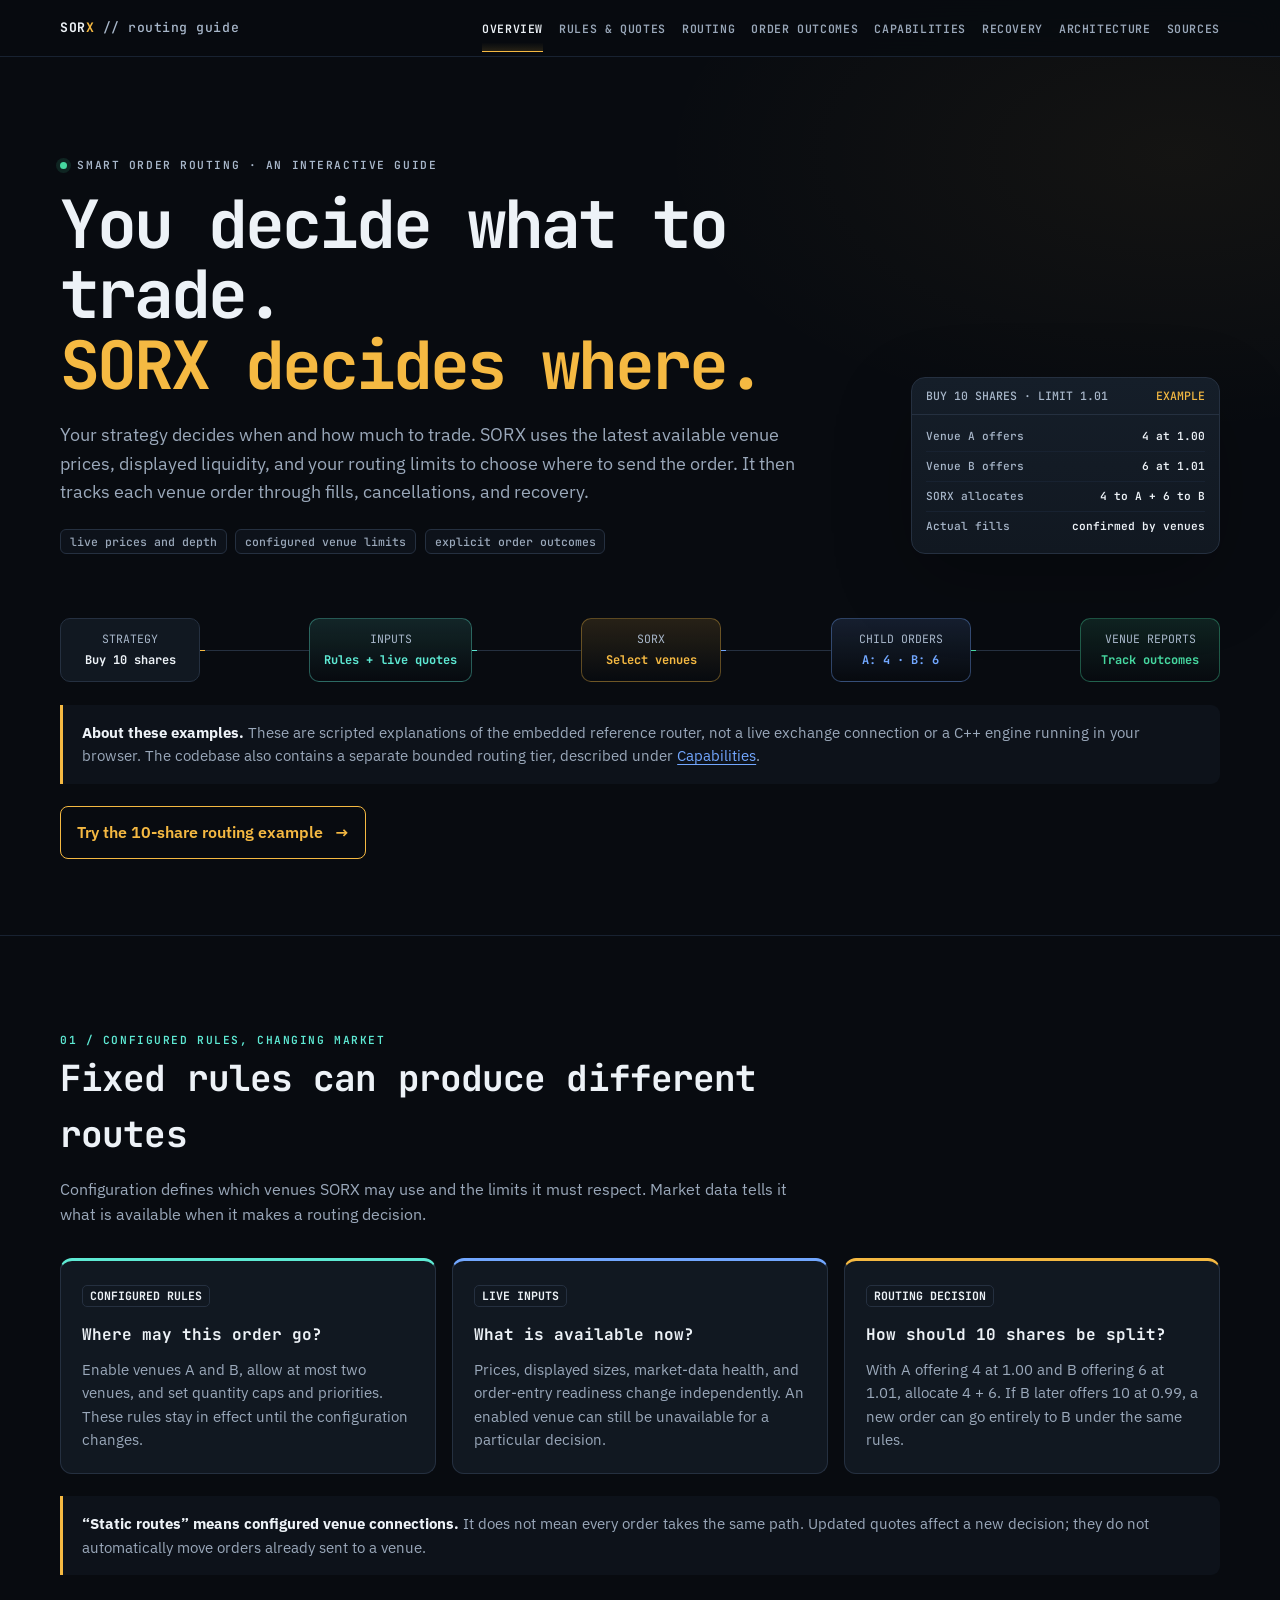
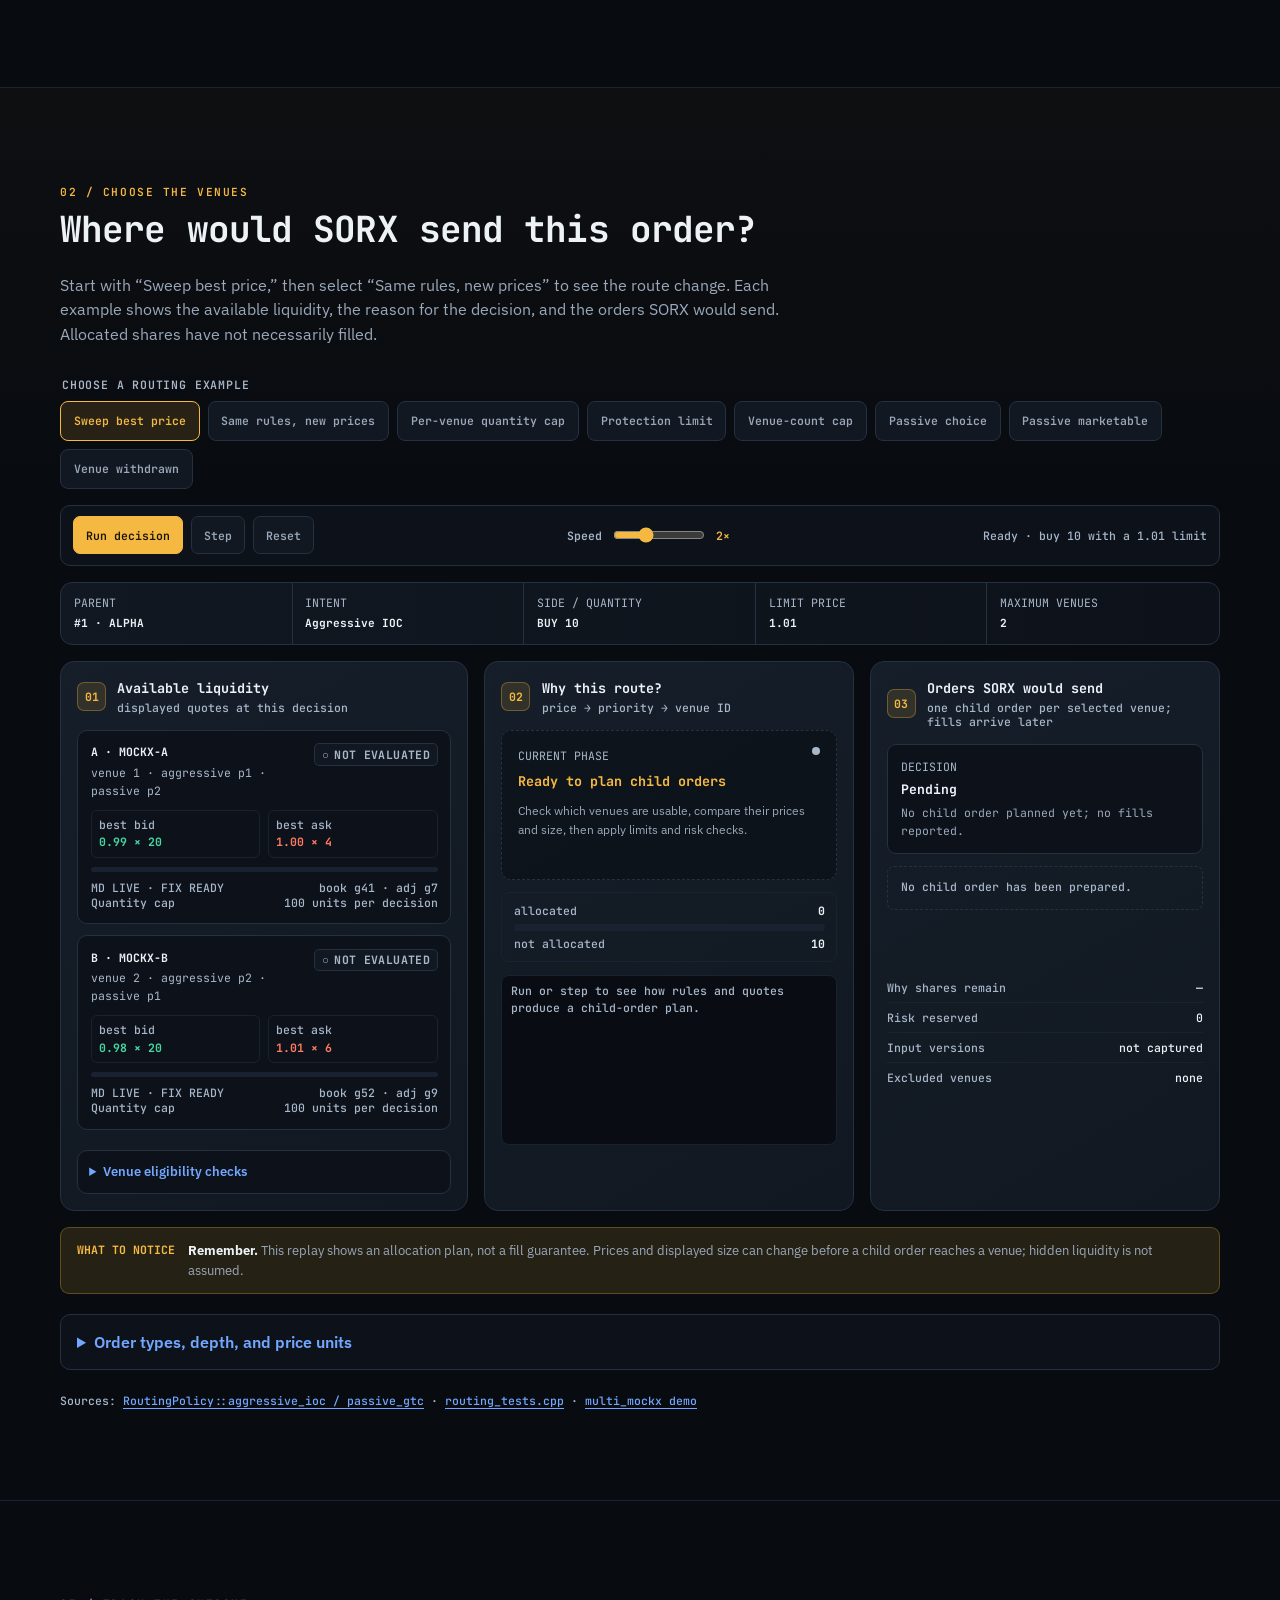
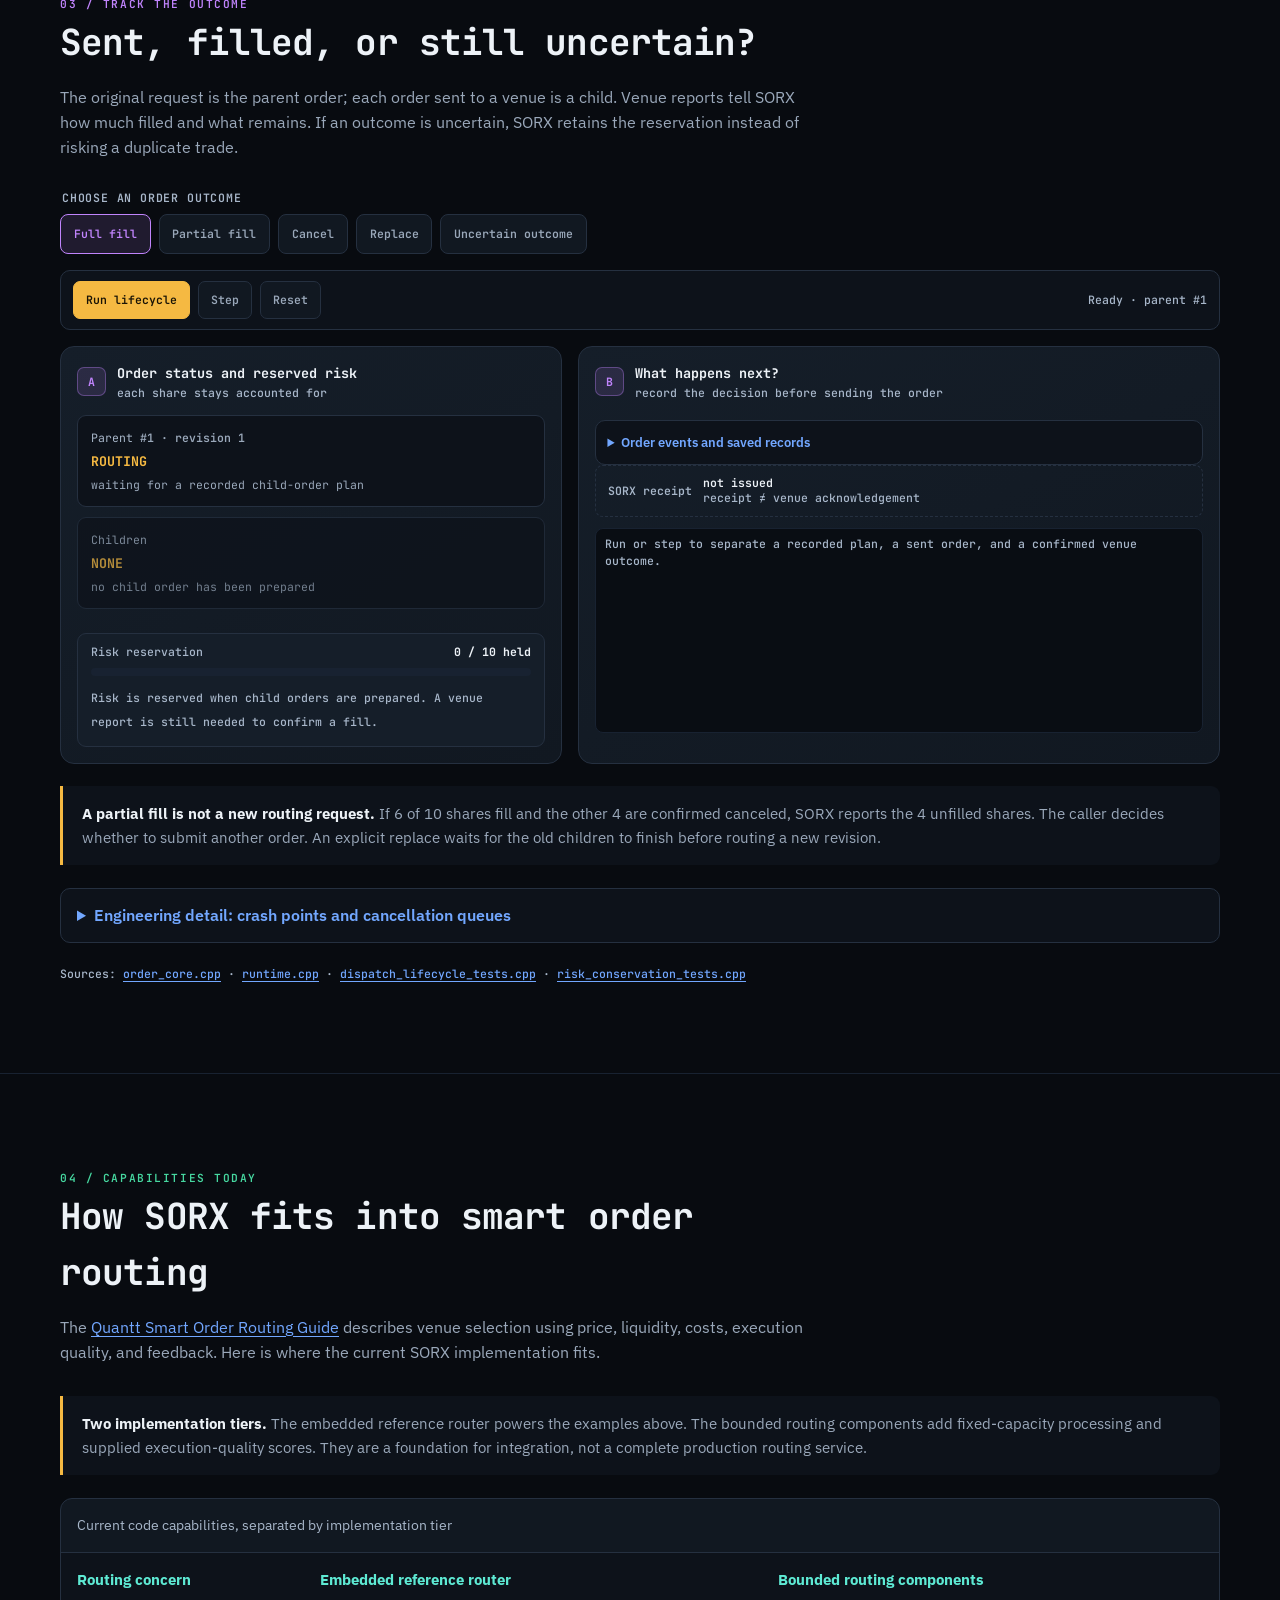
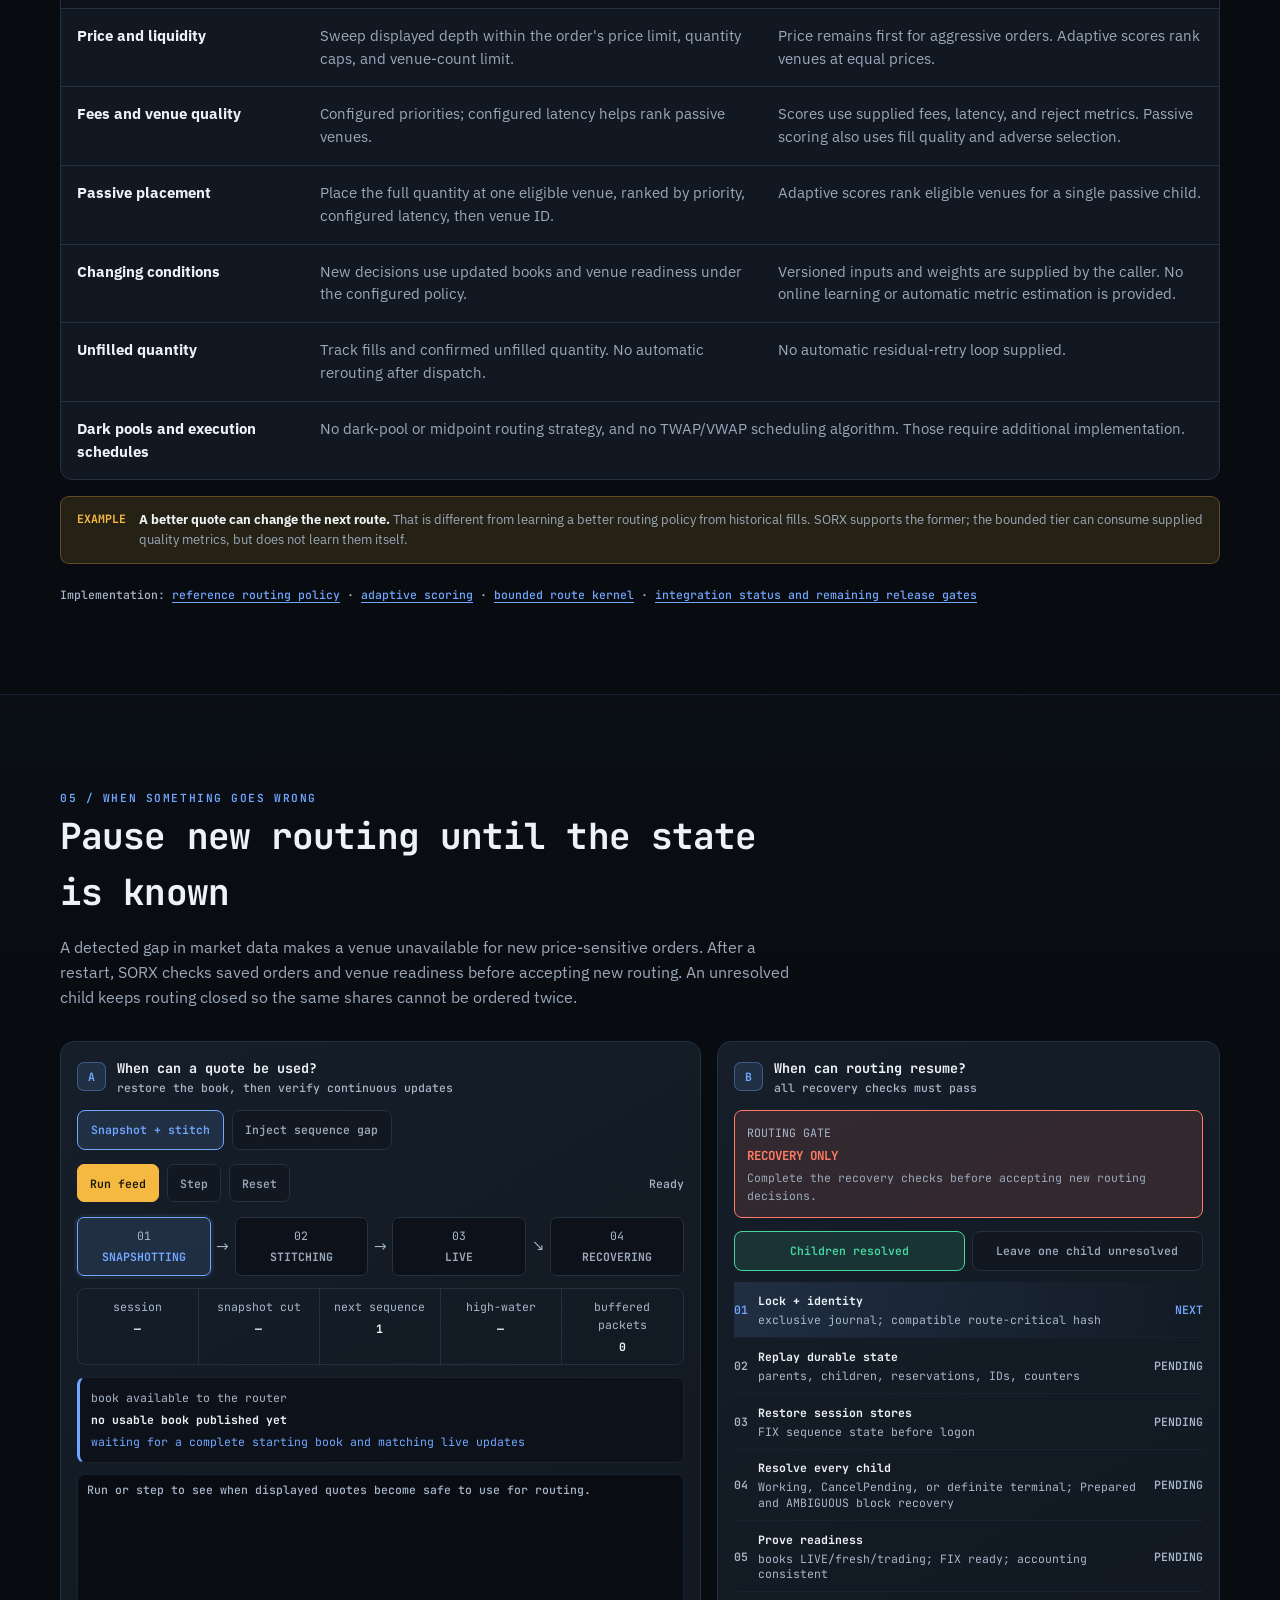
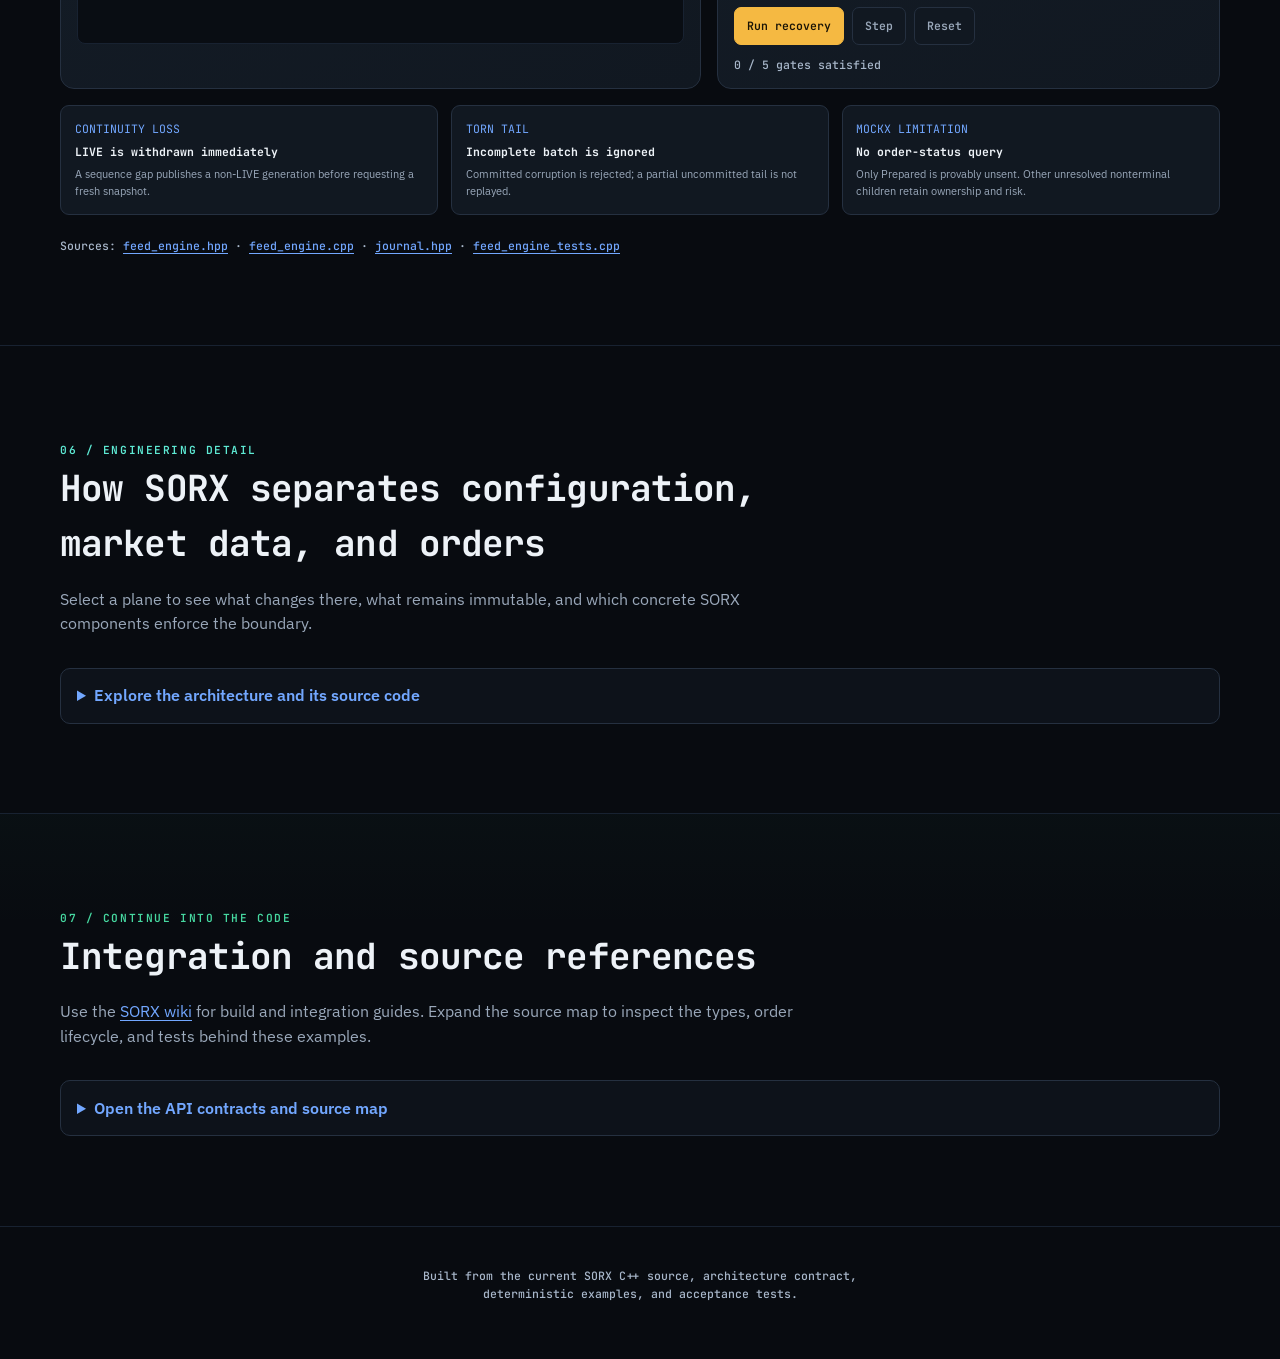
==== commit 50547f62: "docs: explain smart order routing through practitioner examples" ====
--- a/doc/index.html
+++ b/doc/index.html
@@ -3,8 +3,8 @@
 <head>
   <meta charset="UTF-8">
   <meta name="viewport" content="width=device-width, initial-scale=1.0">
-  <meta name="description" content="An interactive visual guide to SORX, the deterministic C++20 smart-order-routing library.">
-  <title>SORX — Interactive Visual Guide</title>
+  <meta name="description" content="Understand SORX smart order routing through interactive examples: venue selection, live liquidity, configured limits, partial fills, and recovery.">
+  <title>SORX — Smart Order Routing, Explained</title>
   <link rel="preconnect" href="https://fonts.googleapis.com">
   <link rel="preconnect" href="https://fonts.gstatic.com" crossorigin>
   <link href="https://fonts.googleapis.com/css2?family=IBM+Plex+Sans:wght@400;500;600;700&family=JetBrains+Mono:wght@400;500;600;700;800&display=swap" rel="stylesheet">
@@ -15,13 +15,15 @@
 
   <nav class="topnav" aria-label="Guide navigation">
     <div class="topnav-inner">
-      <a class="brand" href="#overview" aria-label="SORX guide home">SOR<em>X</em> <span>// visual guide</span></a>
+      <a class="brand" href="#overview" aria-label="SORX guide home">SOR<em>X</em> <span>// routing guide</span></a>
       <div class="navlinks">
         <a href="#overview" aria-current="location">Overview</a>
-        <a href="#planes">Planes</a>
-        <a href="#routing">Route lab</a>
-        <a href="#ownership">Ownership</a>
+        <a href="#rules">Rules &amp; quotes</a>
+        <a href="#routing">Routing</a>
+        <a href="#ownership">Order outcomes</a>
+        <a href="#capabilities">Capabilities</a>
         <a href="#recovery">Recovery</a>
+        <a href="#planes">Architecture</a>
         <a href="#sources">Sources</a>
       </div>
     </div>
@@ -30,70 +32,513 @@
   <main id="main">
     <header class="hero" id="overview">
       <div class="wrap">
-        <p class="eyebrow">Deterministic C++20 smart-order routing</p>
+        <p class="eyebrow">Smart order routing · an interactive guide</p>
         <div class="hero-grid">
           <div>
-            <h1>See every route.<br><em>Keep every quantity owned.</em></h1>
+            <h1>You decide what to trade.<br><em>SORX decides where.</em></h1>
             <p class="lede">
-              SORX lives inside a strategy process. It turns immutable route and market views into
-              deterministic children, commits intent before wire effects, and fails closed whenever
-              ownership is uncertain.
+              Your strategy decides when and how much to trade. SORX uses the latest available
+              venue prices, displayed liquidity, and your routing limits to choose where to send
+              the order. It then tracks each venue order through fills, cancellations, and recovery.
             </p>
             <div class="hero-facts" role="list" aria-label="Core SORX properties">
-              <span role="listitem">exact integer units</span>
-              <span role="listitem">one state owner</span>
-              <span role="listitem">journal before wire</span>
-              <span role="listitem">static one-hop venues</span>
-            </div>
-          </div>
-
-          <aside class="hero-status" aria-label="SORX operating model">
+              <span role="listitem">live prices and depth</span>
+              <span role="listitem">configured venue limits</span>
+              <span role="listitem">explicit order outcomes</span>
+            </div>
+          </div>
+
+          <aside class="hero-status" aria-label="Example: buying ten shares">
             <div class="status-header">
-              <span>routing context</span>
-              <span class="live-dot">single active</span>
+              <span>buy 10 shares · limit 1.01</span>
+              <span class="example-badge">example</span>
             </div>
             <dl>
-              <div><dt>Account</dt><dd>one</dd></div>
-              <div><dt>Coordinator</dt><dd>one owner</dd></div>
-              <div><dt>Arithmetic</dt><dd>exact</dd></div>
-              <div><dt>Recovery</dt><dd>fail closed</dd></div>
+              <div><dt>Venue A offers</dt><dd>4 at 1.00</dd></div>
+              <div><dt>Venue B offers</dt><dd>6 at 1.01</dd></div>
+              <div><dt>SORX allocates</dt><dd>4 to A + 6 to B</dd></div>
+              <div><dt>Actual fills</dt><dd>confirmed by venues</dd></div>
             </dl>
           </aside>
         </div>
 
-        <div class="system-flow" role="img" aria-label="Strategy flows through the typed C++ API, SORX core, per-venue runtimes and adapters, then to direct venues">
-          <div class="flow-node neutral"><span>Caller</span><strong>Strategy</strong></div>
+        <div class="system-flow" role="img" aria-label="The strategy submits a buy order. SORX checks rules and quotes, selects venues, sends child orders, and tracks venue reports.">
+          <div class="flow-node neutral"><span>Strategy</span><strong>Buy 10 shares</strong></div>
           <div class="flow-link"><span class="flow-packet packet-one"></span></div>
-          <div class="flow-node management"><span>Northbound</span><strong>Typed C++ API</strong></div>
+          <div class="flow-node management"><span>Inputs</span><strong>Rules + live quotes</strong></div>
           <div class="flow-link"><span class="flow-packet packet-two"></span></div>
-          <div class="flow-node forwarding"><span>Single owner</span><strong>SORX core</strong></div>
+          <div class="flow-node forwarding"><span>SORX</span><strong>Select venues</strong></div>
           <div class="flow-link"><span class="flow-packet packet-three"></span></div>
-          <div class="flow-node control"><span>Per venue</span><strong>Runtime + adapters</strong></div>
+          <div class="flow-node control"><span>Child orders</span><strong>A: 4 · B: 6</strong></div>
           <div class="flow-link"><span class="flow-packet packet-four"></span></div>
-          <div class="flow-node success"><span>Direct hop</span><strong>Venues × N</strong></div>
-        </div>
-
-        <div class="invariant-ribbon" role="list" aria-label="Five rules to remember">
-          <div role="listitem"><span>01</span><strong>Pin</strong><small>FIB · risk · adjacency · books</small></div>
-          <div role="listitem"><span>02</span><strong>Plan</strong><small>pure deterministic policy</small></div>
-          <div role="listitem"><span>03</span><strong>Prepare</strong><small>IDs · children · reservations</small></div>
-          <div role="listitem"><span>04</span><strong>Commit</strong><small>one durable logical batch</small></div>
-          <div role="listitem"><span>05</span><strong>Release</strong><small>effects and async reports</small></div>
-        </div>
+          <div class="flow-node success"><span>Venue reports</span><strong>Track outcomes</strong></div>
+        </div>
+
+        <p class="guide-note"><strong>About these examples.</strong> These are scripted explanations of the embedded reference router,
+          not a live exchange connection or a C++ engine running in your browser. The codebase also contains a separate
+          bounded routing tier, described under <a href="#capabilities">Capabilities</a>.</p>
+        <a class="guide-cta" href="#routing">Try the 10-share routing example <span aria-hidden="true">→</span></a>
       </div>
     </header>
 
+    <section class="section" id="rules" aria-labelledby="rules-title">
+      <div class="wrap">
+        <div class="section-head">
+          <span class="section-number">01 / configured rules, changing market</span>
+          <h2 id="rules-title">Fixed rules can produce different routes</h2>
+          <p>Configuration defines which venues SORX may use and the limits it must respect.
+            Market data tells it what is available when it makes a routing decision.</p>
+        </div>
+        <div class="explanation-grid">
+          <article class="explanation-card management-card">
+            <span class="tag">Configured rules</span>
+            <h3>Where may this order go?</h3>
+            <p>Enable venues A and B, allow at most two venues, and set quantity caps and priorities.
+              These rules stay in effect until the configuration changes.</p>
+          </article>
+          <article class="explanation-card control-card">
+            <span class="tag">Live inputs</span>
+            <h3>What is available now?</h3>
+            <p>Prices, displayed sizes, market-data health, and order-entry readiness change independently.
+              An enabled venue can still be unavailable for a particular decision.</p>
+          </article>
+          <article class="explanation-card forwarding-card">
+            <span class="tag">Routing decision</span>
+            <h3>How should 10 shares be split?</h3>
+            <p>With A offering 4 at 1.00 and B offering 6 at 1.01, allocate 4 + 6.
+              If B later offers 10 at 0.99, a new order can go entirely to B under the same rules.</p>
+          </article>
+        </div>
+        <p class="guide-note"><strong>“Static routes” means configured venue connections.</strong> It does not mean every order takes the same path.
+          Updated quotes affect a new decision; they do not automatically move orders already sent to a venue.</p>
+      </div>
+    </section>
+
+    <section class="section route-section" id="routing" aria-labelledby="routing-title">
+      <div class="wrap">
+        <div class="section-head">
+          <span class="section-number forwarding-text">02 / choose the venues</span>
+          <h2 id="routing-title">Where would SORX send this order?</h2>
+          <p>
+            Start with “Sweep best price,” then select “Same rules, new prices” to see the route change.
+            Each example shows the available liquidity, the reason for the decision, and the orders
+            SORX would send. Allocated shares have not necessarily filled.
+          </p>
+        </div>
+
+        <fieldset class="scenario-picker" id="route-scenarios">
+          <legend>Choose a routing example</legend>
+          <div class="scenario-buttons">
+            <button class="scenario-button active" type="button" aria-pressed="true" data-route-scenario="sweep">Sweep best price</button>
+            <button class="scenario-button" type="button" aria-pressed="false" data-route-scenario="new-prices">Same rules, new prices</button>
+            <button class="scenario-button" type="button" aria-pressed="false" data-route-scenario="quantity-cap">Per-venue quantity cap</button>
+            <button class="scenario-button" type="button" aria-pressed="false" data-route-scenario="limit">Protection limit</button>
+            <button class="scenario-button" type="button" aria-pressed="false" data-route-scenario="venue-cap">Venue-count cap</button>
+            <button class="scenario-button" type="button" aria-pressed="false" data-route-scenario="passive">Passive choice</button>
+            <button class="scenario-button" type="button" aria-pressed="false" data-route-scenario="marketable">Passive marketable</button>
+            <button class="scenario-button" type="button" aria-pressed="false" data-route-scenario="withdrawn">Venue withdrawn</button>
+          </div>
+        </fieldset>
+
+        <div class="demo-toolbar" role="group" aria-label="Routing playback controls">
+          <div class="button-group">
+            <button class="button primary" id="route-run" type="button">Run decision</button>
+            <button class="button" id="route-step" type="button">Step</button>
+            <button class="button" id="route-reset" type="button">Reset</button>
+          </div>
+          <label class="speed-control" for="route-speed">
+            Speed
+            <input id="route-speed" type="range" min="1" max="4" value="2">
+            <output id="route-speed-output" for="route-speed">2×</output>
+          </label>
+          <p class="demo-status" id="route-status" aria-live="polite" aria-atomic="true">Ready · BUY 10 IOC @ 1.01</p>
+        </div>
+
+        <div class="order-ticket" role="group" aria-label="Selected parent order">
+          <div><span>Parent</span><strong id="route-parent">#1 · ALPHA</strong></div>
+          <div><span>Intent</span><strong id="route-intent">Aggressive IOC</strong></div>
+          <div><span>Side / quantity</span><strong id="route-order">BUY 10</strong></div>
+          <div><span>Limit price</span><strong id="route-limit">1.01</strong></div>
+          <div><span>Maximum venues</span><strong id="route-max-venues">2</strong></div>
+        </div>
+
+        <div class="route-lab">
+          <section class="lab-panel candidates-panel" aria-labelledby="candidate-heading">
+            <div class="panel-heading">
+              <span>01</span>
+              <div><h3 id="candidate-heading">Available liquidity</h3><p>displayed quotes at this decision</p></div>
+            </div>
+
+            <article class="venue-card" id="route-venue-a" data-venue="A">
+              <div class="venue-head">
+                <div><span class="venue-name">A · MOCKX-A</span><small id="route-a-priority">venue 1 · priority 1</small></div>
+                <span class="status-badge pending" id="route-a-gate">not evaluated</span>
+              </div>
+              <div class="venue-book">
+                <span>best bid <b id="route-a-bid">0.99 × 20</b></span>
+                <span>best ask <b id="route-a-ask">1.00 × 4</b></span>
+              </div>
+              <div class="depth-track"><span id="route-a-depth" role="progressbar" aria-label="Venue A displayed ask quantity allocated" aria-valuemin="0" aria-valuemax="4" aria-valuenow="0" aria-valuetext="0 of 4 displayed shares allocated; fills not yet known"></span></div>
+              <div class="venue-meta"><span id="route-a-health">MD LIVE · FIX READY</span><span id="route-a-pin">book g41 · adj g7</span></div>
+              <div class="venue-meta"><span>Quantity cap</span><span id="route-a-cap">100 shares per decision</span></div>
+            </article>
+
+            <article class="venue-card" id="route-venue-b" data-venue="B">
+              <div class="venue-head">
+                <div><span class="venue-name">B · MOCKX-B</span><small id="route-b-priority">venue 2 · priority 2</small></div>
+                <span class="status-badge pending" id="route-b-gate">not evaluated</span>
+              </div>
+              <div class="venue-book">
+                <span>best bid <b id="route-b-bid">0.98 × 20</b></span>
+                <span>best ask <b id="route-b-ask">1.01 × 6</b></span>
+              </div>
+              <div class="depth-track"><span id="route-b-depth" role="progressbar" aria-label="Venue B displayed ask quantity allocated" aria-valuemin="0" aria-valuemax="6" aria-valuenow="0" aria-valuetext="0 of 6 displayed shares allocated; fills not yet known"></span></div>
+              <div class="venue-meta"><span id="route-b-health">MD LIVE · FIX READY</span><span id="route-b-pin">book g52 · adj g9</span></div>
+              <div class="venue-meta"><span>Quantity cap</span><span id="route-b-cap">100 shares per decision</span></div>
+            </article>
+
+            <details class="technical-detail compact-detail"><summary>Venue eligibility checks</summary>
+            <div class="gate-chain" role="list" aria-label="Candidate eligibility checks">
+              <span role="listitem">admin</span><i aria-hidden="true">→</i><span role="listitem">intent</span><i aria-hidden="true">→</i><span role="listitem">book</span><i aria-hidden="true">→</i><span role="listitem">fresh</span><i aria-hidden="true">→</i><span role="listitem">trading</span><i aria-hidden="true">→</i><span role="listitem">FIX</span><i aria-hidden="true">→</i><span role="listitem">egress</span><i aria-hidden="true">→</i><span role="listitem">exact</span><i aria-hidden="true">→</i><span role="listitem">risk</span>
+            </div>
+            </details>
+          </section>
+
+          <section class="lab-panel decision-panel" aria-labelledby="decision-heading">
+            <div class="panel-heading">
+              <span>02</span>
+              <div><h3 id="decision-heading">Why this route?</h3><p id="route-ranking">price → priority → venue ID</p></div>
+            </div>
+            <div class="decision-core" id="route-decision-core">
+              <span class="decision-pulse" aria-hidden="true"></span>
+              <small>current phase</small>
+              <strong id="route-phase">Ready to evaluate</strong>
+              <p id="route-phase-copy">Check eligible venues, compare prices, then allocate the order within its limits.</p>
+            </div>
+            <div class="allocation-meter" role="group" aria-label="Parent quantity accounting">
+              <div class="meter-label"><span>allocated</span><strong id="route-allocated">0</strong></div>
+              <div class="meter-track"><span id="route-meter-fill" role="progressbar" aria-label="Allocated parent quantity" aria-valuemin="0" aria-valuemax="10" aria-valuenow="0" aria-valuetext="0 of 10 units allocated"></span></div>
+              <div class="meter-label"><span>not allocated</span><strong id="route-remainder">10</strong></div>
+            </div>
+            <ol class="event-log" id="route-log" aria-label="Routing decision event log">
+              <li class="empty">Run or step to inspect the deterministic decision.</li>
+            </ol>
+          </section>
+
+          <section class="lab-panel result-panel" aria-labelledby="result-heading">
+            <div class="panel-heading">
+              <span>03</span>
+              <div><h3 id="result-heading">Orders SORX would send</h3><p>one child order per selected venue; fills arrive later</p></div>
+            </div>
+            <div class="decision-summary pending" id="route-summary">
+              <span>Decision</span><strong>Pending</strong><small>no venue order prepared</small>
+            </div>
+            <div class="children" id="route-children">
+              <p class="empty-state">Children appear after the allocation is prepared.</p>
+            </div>
+            <dl class="result-facts">
+              <div><dt>Why shares remain</dt><dd id="route-remainder-reason">—</dd></div>
+              <div><dt>Risk reserved</dt><dd id="route-risk">0</dd></div>
+              <div><dt>Input versions</dt><dd id="route-pins">not captured</dd></div>
+              <div><dt>Excluded venues</dt><dd id="route-exclusions">none</dd></div>
+            </dl>
+          </section>
+        </div>
+
+        <div class="insight-strip" id="route-insight">
+          <span>What to notice</span>
+          <p><strong>Displayed depth only.</strong> The policy never infers hidden liquidity, and truncated depth remains explicitly unknown.</p>
+        </div>
+
+        <details class="technical-detail">
+          <summary>Order types, depth, and price units</summary>
+          <p><strong>IOC (immediate or cancel):</strong> attempt execution now within the price limit; any unfilled quantity is canceled.
+            <strong>Passive GTC (good till canceled):</strong> the order must be non-marketable across eligible venues, then the whole quantity is placed at one venue.</p>
+          <p><strong>One child can cover several price levels.</strong> Buying 3 shares at 1.00 and 2 at 1.01 on the same venue creates one child for 5 shares with limit 1.01.
+            The limit is the worst allocated price, not a promised fill price.</p>
+          <p>Examples display prices with two decimal places. Internally, 1.00 is represented by 100 integer ticks.
+            Each venue book has its own version; SORX does not claim a simultaneous cross-venue snapshot.</p>
+        </details>
+
+        <p class="source-line section-source">
+          Sources: <a href="../src/routing_policy.cpp">RoutingPolicy::aggressive_ioc / passive_gtc</a> ·
+          <a href="../tests/routing_tests.cpp">routing_tests.cpp</a> ·
+          <a href="../examples/multi_mockx/main.cpp">multi_mockx demo</a>
+        </p>
+      </div>
+    </section>
+
+    <section class="section" id="ownership" aria-labelledby="ownership-title">
+      <div class="wrap">
+        <div class="section-head">
+          <span class="section-number persistence-text">03 / track the outcome</span>
+          <h2 id="ownership-title">Sent, filled, or still uncertain?</h2>
+          <p>
+            The original request is the parent order; each order sent to a venue is a child.
+            Venue reports tell SORX how much filled and what remains. If an outcome is uncertain,
+            SORX retains the reservation instead of risking a duplicate trade.
+          </p>
+        </div>
+
+        <fieldset class="scenario-picker" id="lifecycle-scenarios">
+          <legend>Choose an order outcome</legend>
+          <div class="scenario-buttons">
+            <button class="scenario-button active" type="button" aria-pressed="true" data-life-scenario="fill">Full fill</button>
+            <button class="scenario-button" type="button" aria-pressed="false" data-life-scenario="partial">Partial fill</button>
+            <button class="scenario-button" type="button" aria-pressed="false" data-life-scenario="cancel">Cancel</button>
+            <button class="scenario-button" type="button" aria-pressed="false" data-life-scenario="replace">Replace</button>
+            <button class="scenario-button" type="button" aria-pressed="false" data-life-scenario="unknown">Uncertain outcome</button>
+          </div>
+        </fieldset>
+
+        <div class="demo-toolbar" role="group" aria-label="Ownership playback controls">
+          <div class="button-group">
+            <button class="button primary" id="life-run" type="button">Run lifecycle</button>
+            <button class="button" id="life-step" type="button">Step</button>
+            <button class="button" id="life-reset" type="button">Reset</button>
+          </div>
+          <p class="demo-status" id="life-status" aria-live="polite" aria-atomic="true">Ready · parent #1</p>
+        </div>
+
+        <div class="ownership-lab">
+          <section class="state-column" aria-labelledby="state-heading">
+            <div class="panel-heading">
+              <span>A</span>
+              <div><h3 id="state-heading">Order status and reserved risk</h3><p>each share stays accounted for</p></div>
+            </div>
+            <div class="state-card parent-state">
+              <span>Parent <b id="life-parent-id">#1 · revision 1</b></span>
+              <strong id="life-parent-state">ROUTING</strong>
+              <small id="life-parent-copy">waiting for a durable route decision</small>
+            </div>
+            <div class="child-stack" id="life-children">
+              <div class="state-card child-state muted"><span>Children</span><strong>NONE</strong><small>no quantity has been prepared</small></div>
+            </div>
+            <div class="risk-meter" role="group" aria-label="Risk reservation">
+              <div><span>Risk reservation</span><strong id="life-risk-label">0 / 10 held</strong></div>
+              <div class="risk-track"><span id="life-risk-fill" role="progressbar" aria-label="Reserved risk quantity" aria-valuemin="0" aria-valuemax="10" aria-valuenow="0" aria-valuetext="0 of 10 units held"></span></div>
+              <small id="life-risk-copy">Preparing a child reserves capacity for its full quantity.</small>
+            </div>
+          </section>
+
+          <section class="boundary-column" aria-labelledby="boundary-heading">
+            <div class="panel-heading">
+              <span>B</span>
+              <div><h3 id="boundary-heading">What happens next?</h3><p>record the decision before sending the order</p></div>
+            </div>
+            <details class="technical-detail compact-detail">
+              <summary>Order events and saved records</summary>
+            <div class="boundary-flow">
+              <div><span>Order event</span><strong id="life-event">ParentSubmit</strong></div>
+              <i aria-hidden="true">→</i>
+              <div class="persistence-box"><span>Saved record</span><strong id="life-record">not committed</strong></div>
+              <i aria-hidden="true">→</i>
+              <div><span>Venue action</span><strong id="life-effect">blocked</strong></div>
+            </div>
+            </details>
+            <div class="receipt-card" id="life-receipt">
+              <span>SORX receipt</span>
+              <strong>not issued</strong>
+              <small>receipt ≠ venue acknowledgement</small>
+            </div>
+            <ol class="event-log ownership-log" id="life-log" aria-label="Ownership event log">
+              <li class="empty">Run or step to follow the journal and wire boundary.</li>
+            </ol>
+          </section>
+        </div>
+
+        <p class="guide-note"><strong>A partial fill is not a new routing request.</strong> If 6 of 10 shares fill and the other 4 are confirmed canceled,
+          SORX reports the 4 unfilled shares. The caller decides whether to submit another order.
+          An explicit replace waits for the old children to finish before routing a new revision.</p>
+
+        <details class="technical-detail">
+          <summary>Engineering detail: crash points and cancellation queues</summary>
+        <div class="crash-lab">
+          <div class="crash-copy">
+            <span class="tag persistence-tag">Crash-point explorer</span>
+            <h3>Where did the process stop?</h3>
+            <p>Select a boundary. The answer changes retry rights, but never creates two owners for the same quantity.</p>
+          </div>
+          <div class="crash-points" role="group" aria-label="Crash-point selector">
+            <button class="crash-point active" type="button" aria-pressed="true" data-crash-point="before"><span>01</span>Before commit</button>
+            <button class="crash-point" type="button" aria-pressed="false" data-crash-point="prepared"><span>02</span>Committed, pre-wire</button>
+            <button class="crash-point" type="button" aria-pressed="false" data-crash-point="wire"><span>03</span>After wire, pre-ack</button>
+            <button class="crash-point" type="button" aria-pressed="false" data-crash-point="terminal"><span>04</span>Definite terminal</button>
+          </div>
+          <div class="crash-detail" id="crash-detail" aria-live="polite">
+            <span class="status-badge pending">NO RECEIPT</span>
+            <h4>Before recording: no order has been released</h4>
+            <p>At this selected point the command has not been recorded and no order has been released. The caller can retry; a missing receipt alone does not prove that an order was never sent.</p>
+          </div>
+        </div>
+
+        <div class="priority-lanes">
+          <div class="lane-label"><span>Cancellation rule</span><strong>Recorded child mapping; no fresh FIB lookup</strong></div>
+          <div class="queue-lane cancel-lane"><span>reserved cancel / risk-off</span><i>drains first</i><b>FIX Cancel</b></div>
+          <div class="queue-lane normal-lane"><span>new / replacement</span><i>bounded</i><b>FIX New</b></div>
+          <p>Feed failure removes a venue from new price-sensitive routing. It never blocks an attempt to cancel a known child.</p>
+        </div>
+
+        </details>
+
+        <p class="source-line section-source">
+          Sources: <a href="../src/order_core.cpp">order_core.cpp</a> ·
+          <a href="../src/runtime.cpp">runtime.cpp</a> ·
+          <a href="../tests/dispatch_lifecycle_tests.cpp">dispatch_lifecycle_tests.cpp</a> ·
+          <a href="../tests/risk_conservation_tests.cpp">risk_conservation_tests.cpp</a>
+        </p>
+      </div>
+    </section>
+
+    <section class="section" id="capabilities" aria-labelledby="capabilities-title">
+      <div class="wrap">
+        <div class="section-head">
+          <span class="section-number success-text">04 / capabilities today</span>
+          <h2 id="capabilities-title">How SORX fits into smart order routing</h2>
+          <p>The <a href="https://www.quantt.co.uk/resources/smart-order-routing-guide">Quantt Smart Order Routing Guide</a>
+            describes venue selection using price, liquidity, costs, execution quality, and feedback.
+            Here is where the current SORX implementation fits.</p>
+        </div>
+        <p class="guide-note"><strong>Two implementation tiers.</strong> The embedded reference router powers the examples above.
+          The bounded routing components add fixed-capacity processing and supplied execution-quality scores.
+          They are a foundation for integration, not a complete production routing service.</p>
+        <div class="table-scroll" tabindex="0" role="region" aria-label="SORX capability comparison; scroll horizontally on small screens">
+          <table class="capability-table">
+            <caption>Current code capabilities, separated by implementation tier</caption>
+            <thead><tr><th scope="col">Routing concern</th><th scope="col">Embedded reference router</th><th scope="col">Bounded routing components</th></tr></thead>
+            <tbody>
+              <tr><th scope="row">Price and liquidity</th><td>Sweep displayed depth within the order's price limit, quantity caps, and venue-count limit.</td><td>Price remains first for aggressive orders. Adaptive scores rank venues at equal prices.</td></tr>
+              <tr><th scope="row">Fees and venue quality</th><td>Configured priorities; configured latency helps rank passive venues.</td><td>Scores use supplied fees, latency, and reject metrics. Passive scoring also uses fill quality and adverse selection.</td></tr>
+              <tr><th scope="row">Passive placement</th><td>Place the full quantity at one eligible venue, ranked by priority, configured latency, then venue ID.</td><td>Adaptive scores rank eligible venues for a single passive child.</td></tr>
+              <tr><th scope="row">Changing conditions</th><td>New decisions use updated books and venue readiness under the configured policy.</td><td>Versioned inputs and weights are supplied by the caller. No online learning or automatic metric estimation is provided.</td></tr>
+              <tr><th scope="row">Unfilled quantity</th><td>Track fills and confirmed unfilled quantity. No automatic rerouting after dispatch.</td><td>No automatic residual-retry loop supplied.</td></tr>
+              <tr><th scope="row">Dark pools and execution schedules</th><td colspan="2">No dark-pool or midpoint routing strategy, and no TWAP/VWAP scheduling algorithm. Those require additional implementation.</td></tr>
+            </tbody>
+          </table>
+        </div>
+        <div class="insight-strip">
+          <span>Example</span>
+          <p><strong>A better quote can change the next route.</strong> That is different from learning a better routing policy from historical fills.
+            SORX supports the former; the bounded tier can consume supplied quality metrics, but does not learn them itself.</p>
+        </div>
+        <p class="source-line section-source">Implementation:
+          <a href="../src/routing_policy.cpp">reference routing policy</a> ·
+          <a href="../src/policy/adaptive_policy.cpp">adaptive scoring</a> ·
+          <a href="../src/dataplane/route_kernel.cpp">bounded route kernel</a> ·
+          <a href="../docs/APPLIANCE_IMPLEMENTATION.md">integration status and remaining release gates</a></p>
+      </div>
+    </section>
+
+    <section class="section recovery-section" id="recovery" aria-labelledby="recovery-title">
+      <div class="wrap">
+        <div class="section-head">
+          <span class="section-number control-text">05 / when something goes wrong</span>
+          <h2 id="recovery-title">Pause new routing until the state is known</h2>
+          <p>
+            A detected gap in market data makes a venue unavailable for new price-sensitive orders.
+            After a restart, SORX checks saved orders and venue readiness before accepting new routing.
+            An unresolved child keeps routing closed so the same shares cannot be ordered twice.
+          </p>
+        </div>
+
+        <div class="recovery-grid">
+          <section class="feed-lab" aria-labelledby="feed-heading">
+            <div class="panel-heading">
+              <span>A</span>
+              <div><h3 id="feed-heading">When can a quote be used?</h3><p>restore the book, then verify continuous updates</p></div>
+            </div>
+            <div class="scenario-buttons compact" id="feed-scenarios">
+              <button class="scenario-button active" type="button" aria-pressed="true" data-feed-scenario="stitch">Snapshot + stitch</button>
+              <button class="scenario-button" type="button" aria-pressed="false" data-feed-scenario="gap">Inject sequence gap</button>
+            </div>
+            <div class="feed-controls" role="group" aria-label="Feed playback controls">
+              <button class="button primary" id="feed-run" type="button">Run feed</button>
+              <button class="button" id="feed-step" type="button">Step</button>
+              <button class="button" id="feed-reset" type="button">Reset</button>
+              <span id="feed-status" aria-live="polite" aria-atomic="true">Ready</span>
+            </div>
+            <div class="feed-states" role="list" aria-label="Feed engine states">
+              <div class="feed-state active" role="listitem" aria-current="step" data-feed-state="SNAPSHOTTING"><span>01</span><strong>SNAPSHOTTING</strong></div>
+              <i aria-hidden="true">→</i>
+              <div class="feed-state" role="listitem" data-feed-state="STITCHING"><span>02</span><strong>STITCHING</strong></div>
+              <i aria-hidden="true">→</i>
+              <div class="feed-state" role="listitem" data-feed-state="LIVE"><span>03</span><strong>LIVE</strong></div>
+              <i aria-hidden="true">↘</i>
+              <div class="feed-state" role="listitem" data-feed-state="RECOVERING"><span>04</span><strong>RECOVERING</strong></div>
+            </div>
+            <div class="sequence-panel">
+              <div><span>session</span><strong id="feed-session">—</strong></div>
+              <div><span>snapshot cut</span><strong id="feed-cut">—</strong></div>
+              <div><span>next sequence</span><strong id="feed-next">1</strong></div>
+              <div><span>high-water</span><strong id="feed-high-water">—</strong></div>
+              <div><span>buffered packets</span><strong id="feed-buffered">0</strong></div>
+            </div>
+            <div class="feed-book">
+              <span>book available to the router</span>
+              <strong id="feed-book">no publication yet</strong>
+              <small id="feed-action">waiting for a proven snapshot cut</small>
+            </div>
+            <ol class="event-log" id="feed-log" aria-label="Feed recovery event log">
+              <li class="empty">Run or step to follow snapshot and live continuity.</li>
+            </ol>
+          </section>
+
+          <section class="startup-lab" aria-labelledby="startup-heading">
+            <div class="panel-heading">
+              <span>B</span>
+              <div><h3 id="startup-heading">When can routing resume?</h3><p>all recovery checks must pass</p></div>
+            </div>
+            <div class="routing-gate closed" id="routing-gate">
+              <span>routing gate</span><strong>RECOVERY ONLY</strong><small>no new parent may route</small>
+            </div>
+            <div class="recovery-outcomes" role="group" aria-label="Child reconciliation outcome">
+              <button class="scenario-button active" type="button" aria-pressed="true" data-recovery-outcome="resolved">Children resolved</button>
+              <button class="scenario-button" type="button" aria-pressed="false" data-recovery-outcome="ambiguous">Leave one child unresolved</button>
+            </div>
+            <ol class="gate-list" id="recovery-gates">
+              <li data-gate="0"><span>01</span><div><strong>Lock + identity</strong><small>exclusive journal; compatible route-critical hash</small></div><b>pending</b></li>
+              <li data-gate="1"><span>02</span><div><strong>Replay durable state</strong><small>parents, children, reservations, IDs, counters</small></div><b>pending</b></li>
+              <li data-gate="2"><span>03</span><div><strong>Restore session stores</strong><small>FIX sequence state before logon</small></div><b>pending</b></li>
+              <li data-gate="3"><span>04</span><div><strong>Resolve every child</strong><small>Working, CancelPending, or definite terminal; Prepared and AMBIGUOUS block recovery</small></div><b>pending</b></li>
+              <li data-gate="4"><span>05</span><div><strong>Prove readiness</strong><small>books LIVE/fresh/trading; FIX ready; accounting consistent</small></div><b>pending</b></li>
+            </ol>
+            <div class="recovery-controls" role="group" aria-label="Recovery gate playback controls">
+              <button class="button primary" id="recovery-run" type="button">Run recovery</button>
+              <button class="button" id="recovery-step" type="button">Step</button>
+              <button class="button" id="recovery-reset" type="button">Reset</button>
+            </div>
+            <p class="demo-status" id="recovery-status" aria-live="polite" aria-atomic="true">0 / 5 gates satisfied</p>
+          </section>
+        </div>
+
+        <div class="recovery-rules">
+          <article><span>Continuity loss</span><strong>LIVE is withdrawn immediately</strong><p>A sequence gap publishes a non-LIVE generation before requesting a fresh snapshot.</p></article>
+          <article><span>Torn tail</span><strong>Incomplete batch is ignored</strong><p>Committed corruption is rejected; a partial uncommitted tail is not replayed.</p></article>
+          <article><span>MockX limitation</span><strong>No order-status query</strong><p>Only Prepared is provably unsent. Other unresolved nonterminal children retain ownership and risk.</p></article>
+        </div>
+
+        <p class="source-line section-source">
+          Sources: <a href="../include/sorx/md/feed_engine.hpp">feed_engine.hpp</a> ·
+          <a href="../src/feed_engine.cpp">feed_engine.cpp</a> ·
+          <a href="../include/sorx/persistence/journal.hpp">journal.hpp</a> ·
+          <a href="../tests/feed_engine_tests.cpp">feed_engine_tests.cpp</a>
+        </p>
+      </div>
+    </section>
+
     <section class="section" id="planes" aria-labelledby="planes-title">
       <div class="wrap">
         <div class="section-head">
-          <span class="section-number">01 / mental model</span>
-          <h2 id="planes-title">Three planes, one ownership boundary</h2>
+          <span class="section-number">06 / engineering detail</span>
+          <h2 id="planes-title">How SORX separates configuration, market data, and orders</h2>
           <p>
             Select a plane to see what changes there, what remains immutable, and which concrete
             SORX components enforce the boundary.
           </p>
         </div>
 
+        <details class="technical-detail">
+          <summary>Explore the architecture and its source code</summary>
         <div class="plane-layout">
           <div class="plane-tabs" role="tablist" aria-label="SORX architecture planes">
             <button class="plane-tab management active" id="plane-tab-management" type="button" role="tab" aria-selected="true" aria-controls="plane-detail" data-plane="management">
@@ -153,366 +598,23 @@
           <div role="listitem"><span class="rail-dot persistence"></span><strong>Journal</strong><small>durable batch before effects</small></div>
           <div role="listitem"><span class="rail-dot control"></span><strong>Adapters</strong><small>protocol-neutral events and intents</small></div>
         </div>
+        </details>
       </div>
     </section>
 
-    <section class="section route-section" id="routing" aria-labelledby="routing-title">
+    <section class="section sources-section" id="sources" aria-labelledby="sources-title">
       <div class="wrap">
         <div class="section-head">
-          <span class="section-number forwarding-text">02 / deterministic route policy</span>
-          <h2 id="routing-title">Route decision lab</h2>
+          <span class="section-number success-text">07 / continue into the code</span>
+          <h2 id="sources-title">Integration and source references</h2>
           <p>
-            Every preset is an authored replay of a real routing contract. Step through candidate
-            eligibility, pinned versions, the cross-venue sweep, child preparation, and the explicit
-            remainder—without pretending the venue views form one atomic market snapshot.
+            Use the <a href="https://github.com/lehajamb/sorx/wiki">SORX wiki</a> for build and integration guides.
+            Expand the source map to inspect the types, order lifecycle, and tests behind these examples.
           </p>
         </div>
 
-        <fieldset class="scenario-picker" id="route-scenarios">
-          <legend>Choose a routing preset</legend>
-          <div class="scenario-buttons">
-            <button class="scenario-button active" type="button" aria-pressed="true" data-route-scenario="sweep">Sweep best price</button>
-            <button class="scenario-button" type="button" aria-pressed="false" data-route-scenario="limit">Protection limit</button>
-            <button class="scenario-button" type="button" aria-pressed="false" data-route-scenario="venue-cap">Venue-count cap</button>
-            <button class="scenario-button" type="button" aria-pressed="false" data-route-scenario="passive">Passive choice</button>
-            <button class="scenario-button" type="button" aria-pressed="false" data-route-scenario="marketable">Passive marketable</button>
-            <button class="scenario-button" type="button" aria-pressed="false" data-route-scenario="withdrawn">Venue withdrawn</button>
-          </div>
-        </fieldset>
-
-        <div class="demo-toolbar" role="group" aria-label="Routing playback controls">
-          <div class="button-group">
-            <button class="button primary" id="route-run" type="button">Run decision</button>
-            <button class="button" id="route-step" type="button">Step</button>
-            <button class="button" id="route-reset" type="button">Reset</button>
-          </div>
-          <label class="speed-control" for="route-speed">
-            Speed
-            <input id="route-speed" type="range" min="1" max="4" value="2">
-            <output id="route-speed-output" for="route-speed">2×</output>
-          </label>
-          <p class="demo-status" id="route-status" aria-live="polite" aria-atomic="true">Ready · BUY 10 IOC @ 101</p>
-        </div>
-
-        <div class="order-ticket" role="group" aria-label="Selected parent order">
-          <div><span>Parent</span><strong id="route-parent">#1 · ALPHA</strong></div>
-          <div><span>Intent</span><strong id="route-intent">Aggressive IOC</strong></div>
-          <div><span>Side / quantity</span><strong id="route-order">BUY 10</strong></div>
-          <div><span>Protection</span><strong id="route-limit">101</strong></div>
-          <div><span>Maximum venues</span><strong id="route-max-venues">2</strong></div>
-        </div>
-
-        <div class="route-lab">
-          <section class="lab-panel candidates-panel" aria-labelledby="candidate-heading">
-            <div class="panel-heading">
-              <span>01</span>
-              <div><h3 id="candidate-heading">Candidate views</h3><p>per-venue, immutable, version-pinned</p></div>
-            </div>
-
-            <article class="venue-card" id="route-venue-a" data-venue="A">
-              <div class="venue-head">
-                <div><span class="venue-name">A · MOCKX-A</span><small id="route-a-priority">venue 1 · priority 1</small></div>
-                <span class="status-badge pending" id="route-a-gate">not evaluated</span>
-              </div>
-              <div class="venue-book">
-                <span>best bid <b id="route-a-bid">99 × 20</b></span>
-                <span>best ask <b id="route-a-ask">100 × 4</b></span>
-              </div>
-              <div class="depth-track"><span id="route-a-depth" role="progressbar" aria-label="Venue A consumed displayed ask depth" aria-valuemin="0" aria-valuemax="4" aria-valuenow="0" aria-valuetext="0 of 4 displayed ask units consumed"></span></div>
-              <div class="venue-meta"><span id="route-a-health">MD LIVE · FIX READY</span><span id="route-a-pin">book g41 · adj g7</span></div>
-            </article>
-
-            <article class="venue-card" id="route-venue-b" data-venue="B">
-              <div class="venue-head">
-                <div><span class="venue-name">B · MOCKX-B</span><small id="route-b-priority">venue 2 · priority 2</small></div>
-                <span class="status-badge pending" id="route-b-gate">not evaluated</span>
-              </div>
-              <div class="venue-book">
-                <span>best bid <b id="route-b-bid">98 × 20</b></span>
-                <span>best ask <b id="route-b-ask">101 × 6</b></span>
-              </div>
-              <div class="depth-track"><span id="route-b-depth" role="progressbar" aria-label="Venue B consumed displayed ask depth" aria-valuemin="0" aria-valuemax="6" aria-valuenow="0" aria-valuetext="0 of 6 displayed ask units consumed"></span></div>
-              <div class="venue-meta"><span id="route-b-health">MD LIVE · FIX READY</span><span id="route-b-pin">book g52 · adj g9</span></div>
-            </article>
-
-            <div class="gate-chain" role="list" aria-label="Candidate eligibility checks">
-              <span role="listitem">admin</span><i aria-hidden="true">→</i><span role="listitem">intent</span><i aria-hidden="true">→</i><span role="listitem">book</span><i aria-hidden="true">→</i><span role="listitem">fresh</span><i aria-hidden="true">→</i><span role="listitem">trading</span><i aria-hidden="true">→</i><span role="listitem">FIX</span><i aria-hidden="true">→</i><span role="listitem">egress</span><i aria-hidden="true">→</i><span role="listitem">exact</span><i aria-hidden="true">→</i><span role="listitem">risk</span>
-            </div>
-          </section>
-
-          <section class="lab-panel decision-panel" aria-labelledby="decision-heading">
-            <div class="panel-heading">
-              <span>02</span>
-              <div><h3 id="decision-heading">Decision engine</h3><p id="route-ranking">price → priority → venue ID</p></div>
-            </div>
-            <div class="decision-core" id="route-decision-core">
-              <span class="decision-pulse" aria-hidden="true"></span>
-              <small>current phase</small>
-              <strong id="route-phase">Ready to evaluate</strong>
-              <p id="route-phase-copy">No child exists until candidate evaluation, allocation, and aggregate risk checks finish.</p>
-            </div>
-            <div class="allocation-meter" role="group" aria-label="Parent quantity accounting">
-              <div class="meter-label"><span>allocated</span><strong id="route-allocated">0</strong></div>
-              <div class="meter-track"><span id="route-meter-fill" role="progressbar" aria-label="Allocated parent quantity" aria-valuemin="0" aria-valuemax="10" aria-valuenow="0" aria-valuetext="0 of 10 units allocated"></span></div>
-              <div class="meter-label"><span>remainder</span><strong id="route-remainder">10</strong></div>
-            </div>
-            <ol class="event-log" id="route-log" aria-label="Routing decision event log">
-              <li class="empty">Run or step to inspect the deterministic decision.</li>
-            </ol>
-          </section>
-
-          <section class="lab-panel result-panel" aria-labelledby="result-heading">
-            <div class="panel-heading">
-              <span>03</span>
-              <div><h3 id="result-heading">Durable result</h3><p>at most one child per selected venue</p></div>
-            </div>
-            <div class="decision-summary pending" id="route-summary">
-              <span>Decision</span><strong>Pending</strong><small>no durable child intent</small>
-            </div>
-            <div class="children" id="route-children">
-              <p class="empty-state">Children appear after the allocation is prepared.</p>
-            </div>
-            <dl class="result-facts">
-              <div><dt>Remainder reason</dt><dd id="route-remainder-reason">—</dd></div>
-              <div><dt>Risk reserved</dt><dd id="route-risk">0</dd></div>
-              <div><dt>Version pins</dt><dd id="route-pins">not captured</dd></div>
-              <div><dt>Exclusions</dt><dd id="route-exclusions">none</dd></div>
-            </dl>
-          </section>
-        </div>
-
-        <div class="insight-strip" id="route-insight">
-          <span>Invariant</span>
-          <p><strong>Displayed depth only.</strong> The policy never infers hidden liquidity, and truncated depth remains explicitly unknown.</p>
-        </div>
-
-        <p class="source-line section-source">
-          Sources: <a href="../src/routing_policy.cpp">RoutingPolicy::aggressive_ioc / passive_gtc</a> ·
-          <a href="../tests/routing_tests.cpp">routing_tests.cpp</a> ·
-          <a href="../examples/multi_mockx/main.cpp">multi_mockx demo</a>
-        </p>
-      </div>
-    </section>
-
-    <section class="section" id="ownership" aria-labelledby="ownership-title">
-      <div class="wrap">
-        <div class="section-head">
-          <span class="section-number persistence-text">03 / ownership and durability</span>
-          <h2 id="ownership-title">The journal decides when effects may escape</h2>
-          <p>
-            A successful receipt means validation, ingress sequencing, and durable journal commit.
-            Venue acceptance remains asynchronous. Step through the coupled parent, child, and risk
-            states to see why unknown dispatch outcomes are never reallocated.
-          </p>
-        </div>
-
-        <fieldset class="scenario-picker" id="lifecycle-scenarios">
-          <legend>Choose an ownership preset</legend>
-          <div class="scenario-buttons">
-            <button class="scenario-button active" type="button" aria-pressed="true" data-life-scenario="fill">Happy fill</button>
-            <button class="scenario-button" type="button" aria-pressed="false" data-life-scenario="cancel">Cancel</button>
-            <button class="scenario-button" type="button" aria-pressed="false" data-life-scenario="replace">Replace</button>
-            <button class="scenario-button" type="button" aria-pressed="false" data-life-scenario="unknown">Unknown dispatch</button>
-          </div>
-        </fieldset>
-
-        <div class="demo-toolbar" role="group" aria-label="Ownership playback controls">
-          <div class="button-group">
-            <button class="button primary" id="life-run" type="button">Run lifecycle</button>
-            <button class="button" id="life-step" type="button">Step</button>
-            <button class="button" id="life-reset" type="button">Reset</button>
-          </div>
-          <p class="demo-status" id="life-status" aria-live="polite" aria-atomic="true">Ready · parent #1</p>
-        </div>
-
-        <div class="ownership-lab">
-          <section class="state-column" aria-labelledby="state-heading">
-            <div class="panel-heading">
-              <span>A</span>
-              <div><h3 id="state-heading">Coupled state</h3><p>one coordinator owns every transition</p></div>
-            </div>
-            <div class="state-card parent-state">
-              <span>Parent <b id="life-parent-id">#1 · revision 1</b></span>
-              <strong id="life-parent-state">ROUTING</strong>
-              <small id="life-parent-copy">waiting for a durable route decision</small>
-            </div>
-            <div class="child-stack" id="life-children">
-              <div class="state-card child-state muted"><span>Children</span><strong>NONE</strong><small>no quantity has been prepared</small></div>
-            </div>
-            <div class="risk-meter" role="group" aria-label="Risk reservation">
-              <div><span>Risk reservation</span><strong id="life-risk-label">0 / 10 held</strong></div>
-              <div class="risk-track"><span id="life-risk-fill" role="progressbar" aria-label="Reserved risk quantity" aria-valuemin="0" aria-valuemax="10" aria-valuenow="0" aria-valuetext="0 of 10 units held"></span></div>
-              <small id="life-risk-copy">Reservations are created with ChildPrepared.</small>
-            </div>
-          </section>
-
-          <section class="boundary-column" aria-labelledby="boundary-heading">
-            <div class="panel-heading">
-              <span>B</span>
-              <div><h3 id="boundary-heading">Commit boundary</h3><p>records first, effects second</p></div>
-            </div>
-            <div class="boundary-flow">
-              <div><span>Core event</span><strong id="life-event">ParentSubmit</strong></div>
-              <i aria-hidden="true">→</i>
-              <div class="persistence-box"><span>Durable record</span><strong id="life-record">not committed</strong></div>
-              <i aria-hidden="true">→</i>
-              <div><span>External effect</span><strong id="life-effect">blocked</strong></div>
-            </div>
-            <div class="receipt-card" id="life-receipt">
-              <span>CommandReceipt</span>
-              <strong>not issued</strong>
-              <small>receipt ≠ venue acknowledgement</small>
-            </div>
-            <ol class="event-log ownership-log" id="life-log" aria-label="Ownership event log">
-              <li class="empty">Run or step to follow the journal and wire boundary.</li>
-            </ol>
-          </section>
-        </div>
-
-        <div class="crash-lab">
-          <div class="crash-copy">
-            <span class="tag persistence-tag">Crash-point explorer</span>
-            <h3>Where did the process stop?</h3>
-            <p>Select a boundary. The answer changes retry rights, but never creates two owners for the same quantity.</p>
-          </div>
-          <div class="crash-points" role="group" aria-label="Crash-point selector">
-            <button class="crash-point active" type="button" aria-pressed="true" data-crash-point="before"><span>01</span>Before commit</button>
-            <button class="crash-point" type="button" aria-pressed="false" data-crash-point="prepared"><span>02</span>Committed, pre-wire</button>
-            <button class="crash-point" type="button" aria-pressed="false" data-crash-point="wire"><span>03</span>After wire, pre-ack</button>
-            <button class="crash-point" type="button" aria-pressed="false" data-crash-point="terminal"><span>04</span>Definite terminal</button>
-          </div>
-          <div class="crash-detail" id="crash-detail" aria-live="polite">
-            <span class="status-badge pending">NO RECEIPT</span>
-            <h4>No durable command, no released effect</h4>
-            <p>The caller may retry because SORX did not report durable acceptance.</p>
-          </div>
-        </div>
-
-        <div class="priority-lanes">
-          <div class="lane-label"><span>Cancellation rule</span><strong>Recorded child mapping; no fresh FIB lookup</strong></div>
-          <div class="queue-lane cancel-lane"><span>reserved cancel / risk-off</span><i>drains first</i><b>FIX Cancel</b></div>
-          <div class="queue-lane normal-lane"><span>new / replacement</span><i>bounded</i><b>FIX New</b></div>
-          <p>Feed failure removes a venue from new price-sensitive routing. It never blocks an attempt to cancel a known child.</p>
-        </div>
-
-        <p class="source-line section-source">
-          Sources: <a href="../src/order_core.cpp">order_core.cpp</a> ·
-          <a href="../src/runtime.cpp">runtime.cpp</a> ·
-          <a href="../tests/dispatch_lifecycle_tests.cpp">dispatch_lifecycle_tests.cpp</a> ·
-          <a href="../tests/risk_conservation_tests.cpp">risk_conservation_tests.cpp</a>
-        </p>
-      </div>
-    </section>
-
-    <section class="section recovery-section" id="recovery" aria-labelledby="recovery-title">
-      <div class="wrap">
-        <div class="section-head">
-          <span class="section-number control-text">04 / feed continuity and restart</span>
-          <h2 id="recovery-title">Withdraw first. Recover from a proven cut.</h2>
-          <p>
-            The neutral FeedEngine publishes owned book generations. A gap removes LIVE health
-            synchronously, while startup keeps routing closed until journal, child ownership, market,
-            FIX, and accounting gates agree.
-          </p>
-        </div>
-
-        <div class="recovery-grid">
-          <section class="feed-lab" aria-labelledby="feed-heading">
-            <div class="panel-heading">
-              <span>A</span>
-              <div><h3 id="feed-heading">Feed state machine</h3><p>snapshot cut + buffered live sequence</p></div>
-            </div>
-            <div class="scenario-buttons compact" id="feed-scenarios">
-              <button class="scenario-button active" type="button" aria-pressed="true" data-feed-scenario="stitch">Snapshot + stitch</button>
-              <button class="scenario-button" type="button" aria-pressed="false" data-feed-scenario="gap">Inject sequence gap</button>
-            </div>
-            <div class="feed-controls" role="group" aria-label="Feed playback controls">
-              <button class="button primary" id="feed-run" type="button">Run feed</button>
-              <button class="button" id="feed-step" type="button">Step</button>
-              <button class="button" id="feed-reset" type="button">Reset</button>
-              <span id="feed-status" aria-live="polite" aria-atomic="true">Ready</span>
-            </div>
-            <div class="feed-states" role="list" aria-label="Feed engine states">
-              <div class="feed-state active" role="listitem" aria-current="step" data-feed-state="SNAPSHOTTING"><span>01</span><strong>SNAPSHOTTING</strong></div>
-              <i aria-hidden="true">→</i>
-              <div class="feed-state" role="listitem" data-feed-state="STITCHING"><span>02</span><strong>STITCHING</strong></div>
-              <i aria-hidden="true">→</i>
-              <div class="feed-state" role="listitem" data-feed-state="LIVE"><span>03</span><strong>LIVE</strong></div>
-              <i aria-hidden="true">↘</i>
-              <div class="feed-state" role="listitem" data-feed-state="RECOVERING"><span>04</span><strong>RECOVERING</strong></div>
-            </div>
-            <div class="sequence-panel">
-              <div><span>session</span><strong id="feed-session">—</strong></div>
-              <div><span>snapshot cut</span><strong id="feed-cut">—</strong></div>
-              <div><span>next sequence</span><strong id="feed-next">1</strong></div>
-              <div><span>high-water</span><strong id="feed-high-water">—</strong></div>
-              <div><span>buffered packets</span><strong id="feed-buffered">0</strong></div>
-            </div>
-            <div class="feed-book">
-              <span>published BookView</span>
-              <strong id="feed-book">no publication yet</strong>
-              <small id="feed-action">waiting for a proven snapshot cut</small>
-            </div>
-            <ol class="event-log" id="feed-log" aria-label="Feed recovery event log">
-              <li class="empty">Run or step to follow snapshot and live continuity.</li>
-            </ol>
-          </section>
-
-          <section class="startup-lab" aria-labelledby="startup-heading">
-            <div class="panel-heading">
-              <span>B</span>
-              <div><h3 id="startup-heading">Recovery gate</h3><p>new routing remains closed</p></div>
-            </div>
-            <div class="routing-gate closed" id="routing-gate">
-              <span>routing gate</span><strong>RECOVERY ONLY</strong><small>no new parent may route</small>
-            </div>
-            <div class="recovery-outcomes" role="group" aria-label="Child reconciliation outcome">
-              <button class="scenario-button active" type="button" aria-pressed="true" data-recovery-outcome="resolved">Children resolved</button>
-              <button class="scenario-button" type="button" aria-pressed="false" data-recovery-outcome="ambiguous">Inject AMBIGUOUS child</button>
-            </div>
-            <ol class="gate-list" id="recovery-gates">
-              <li data-gate="0"><span>01</span><div><strong>Lock + identity</strong><small>exclusive journal; compatible route-critical hash</small></div><b>pending</b></li>
-              <li data-gate="1"><span>02</span><div><strong>Replay durable state</strong><small>parents, children, reservations, IDs, counters</small></div><b>pending</b></li>
-              <li data-gate="2"><span>03</span><div><strong>Restore session stores</strong><small>FIX sequence state before logon</small></div><b>pending</b></li>
-              <li data-gate="3"><span>04</span><div><strong>Resolve every child</strong><small>Working, CancelPending, or definite terminal; Prepared and AMBIGUOUS block recovery</small></div><b>pending</b></li>
-              <li data-gate="4"><span>05</span><div><strong>Prove readiness</strong><small>books LIVE/fresh/trading; FIX ready; accounting consistent</small></div><b>pending</b></li>
-            </ol>
-            <div class="recovery-controls" role="group" aria-label="Recovery gate playback controls">
-              <button class="button primary" id="recovery-run" type="button">Run recovery</button>
-              <button class="button" id="recovery-step" type="button">Step</button>
-              <button class="button" id="recovery-reset" type="button">Reset</button>
-            </div>
-            <p class="demo-status" id="recovery-status" aria-live="polite" aria-atomic="true">0 / 5 gates satisfied</p>
-          </section>
-        </div>
-
-        <div class="recovery-rules">
-          <article><span>Continuity loss</span><strong>LIVE is withdrawn immediately</strong><p>A sequence gap publishes a non-LIVE generation before requesting a fresh snapshot.</p></article>
-          <article><span>Torn tail</span><strong>Incomplete batch is ignored</strong><p>Committed corruption is rejected; a partial uncommitted tail is not replayed.</p></article>
-          <article><span>MockX limitation</span><strong>No order-status query</strong><p>Only Prepared is provably unsent. Other unresolved nonterminal children retain ownership and risk.</p></article>
-        </div>
-
-        <p class="source-line section-source">
-          Sources: <a href="../include/sorx/md/feed_engine.hpp">feed_engine.hpp</a> ·
-          <a href="../src/feed_engine.cpp">feed_engine.cpp</a> ·
-          <a href="../include/sorx/persistence/journal.hpp">journal.hpp</a> ·
-          <a href="../tests/feed_engine_tests.cpp">feed_engine_tests.cpp</a>
-        </p>
-      </div>
-    </section>
-
-    <section class="section sources-section" id="sources" aria-labelledby="sources-title">
-      <div class="wrap">
-        <div class="section-head">
-          <span class="section-number success-text">05 / contracts and source map</span>
-          <h2 id="sources-title">From mental model to searchable symbols</h2>
-          <p>
-            The guide is intentionally not an API reference. Use these entry points to move from a
-            visual contract into the exact public types, deterministic state machine, persistence,
-            adapters, and acceptance scenarios.
-          </p>
-        </div>
-
+        <details class="technical-detail">
+          <summary>Open the API contracts and source map</summary>
         <div class="contract-grid">
           <article class="api-card">
             <span>Northbound contract</span>
@@ -556,8 +658,9 @@
           <div><span>Not claimed</span><strong>atomic cross-venue market snapshot</strong></div>
           <div><span>Not performed</span><strong>post-dispatch liquidity chasing</strong></div>
           <div><span>Not supported</span><strong>multi-hop routing or discovery protocols</strong></div>
-          <div><span>Not embedded</span><strong>HTTP server or active/standby HA</strong></div>
-        </div>
+          <div><span>Reference scope</span><strong>embedded library, not a hosted trading service</strong></div>
+        </div>
+        </details>
       </div>
     </section>
   </main>
--- a/doc/sorx-docs.css
+++ b/doc/sorx-docs.css
@@ -50,7 +50,7 @@
 
 a { color: inherit; }
 button, input { font: inherit; }
-button:focus-visible, a:focus-visible, input:focus-visible {
+button:focus-visible, a:focus-visible, input:focus-visible, summary:focus-visible, [tabindex="0"]:focus-visible {
   outline: 2px solid var(--forwarding);
   outline-offset: 4px;
   border-radius: 6px;
@@ -766,10 +766,44 @@
 .non-goals span { margin-bottom: 0.25rem; color: var(--danger); font-size: 0.72rem; text-transform: uppercase; }
 .non-goals strong { color: var(--text-dim); font-size: 0.72rem; line-height: 1.4; }
 
+/* Practitioner explanations share the existing venue and plane palette. */
+.example-badge { color: var(--forwarding); }
+.guide-note { margin: 1.4rem 0; padding: 1rem 1.2rem; border-left: 3px solid var(--forwarding); border-radius: 0 9px 9px 0; background: var(--bg-raised); color: var(--text-dim); font-size: 0.95rem; }
+.guide-note strong { color: var(--text); }
+.guide-note a, .section-head a { color: var(--control); text-underline-offset: 3px; }
+.guide-cta { display: inline-flex; align-items: center; gap: 0.75rem; padding: 0.8rem 1rem; border: 1px solid var(--forwarding); border-radius: 8px; color: var(--forwarding); font-weight: 600; text-decoration: none; }
+.guide-cta:hover { background: var(--forwarding-dim); }
+.explanation-grid { display: grid; grid-template-columns: repeat(3, minmax(0, 1fr)); gap: 1rem; }
+.explanation-card { padding: 1.3rem; border: 1px solid var(--border); border-top-width: 3px; border-radius: 12px; background: var(--panel); }
+.explanation-card.management-card { border-top-color: var(--management); }
+.explanation-card.control-card { border-top-color: var(--control); }
+.explanation-card.forwarding-card { border-top-color: var(--forwarding); }
+.explanation-card h3 { font-size: 1rem; line-height: 1.5; margin: 1rem 0 0.65rem; }
+.explanation-card p { color: var(--text-dim); margin: 0; font-size: 0.95rem; }
+.technical-detail { margin-top: 1.25rem; padding: 0.9rem 1rem; border: 1px solid var(--border); border-radius: 10px; background: var(--bg-raised); }
+.technical-detail > summary { cursor: pointer; color: var(--control); font-weight: 600; }
+.technical-detail[open] > summary { margin-bottom: 1.2rem; }
+.technical-detail > p { color: var(--text-dim); }
+.technical-detail > p strong { color: var(--text); }
+.technical-detail .crash-lab { margin-top: 0; }
+.compact-detail { padding: 0.7rem; font-size: 0.8rem; }
+.compact-detail .gate-chain { margin-top: 0; }
+.table-scroll { overflow-x: auto; border: 1px solid var(--border); border-radius: 12px; background: var(--panel); }
+.capability-table { width: 100%; border-collapse: collapse; text-align: left; font-size: 0.92rem; }
+.capability-table caption { padding: 1rem; text-align: left; color: var(--text-faint); font-size: 0.85rem; }
+.capability-table th, .capability-table td { padding: 1rem; vertical-align: top; border-top: 1px solid var(--border); }
+.capability-table thead th { color: var(--management); background: var(--bg-raised); }
+.capability-table tbody th { width: 21%; color: var(--text); }
+.capability-table td { width: 39.5%; color: var(--text-dim); }
+
 footer { padding: 2.5rem 0 3.5rem; text-align: center; }
 footer p { max-width: 68ch; margin: 0 auto; color: var(--text-faint); font: 500 0.72rem/1.6 var(--mono); }
 
 @media (max-width: 1050px) {
+  .topnav-inner { align-items: stretch; flex-direction: column; gap: 0; padding-top: 0.75rem; }
+  .navlinks { width: 100%; overflow-x: auto; scrollbar-width: thin; }
+  .navlinks a { padding: 0.8rem 0 0.65rem; }
+  html { scroll-padding-top: 95px; }
   .route-lab { grid-template-columns: 1fr 1fr; }
   .result-panel { grid-column: 1 / -1; }
   .order-ticket { grid-template-columns: repeat(3, 1fr); }
@@ -784,6 +818,7 @@
 }
 
 @media (max-width: 900px) {
+  .explanation-grid { grid-template-columns: 1fr; }
   .hero-grid { grid-template-columns: 1fr; }
   .hero-status { max-width: 520px; }
   .system-flow { align-items: stretch; flex-direction: column; }
@@ -801,10 +836,6 @@
 }
 
 @media (max-width: 780px) {
-  .topnav-inner { align-items: stretch; flex-direction: column; gap: 0; padding-top: 0.75rem; }
-  .navlinks { width: 100%; overflow-x: auto; scrollbar-width: thin; }
-  .navlinks a { padding: 0.8rem 0 0.65rem; }
-  html { scroll-padding-top: 95px; }
   .route-lab, .ownership-lab { grid-template-columns: 1fr; }
   .result-panel { grid-column: auto; }
   .demo-toolbar { align-items: flex-start; flex-wrap: wrap; }
@@ -817,6 +848,7 @@
 }
 
 @media (max-width: 680px) {
+  .capability-table { min-width: 650px; }
   .wrap, .topnav-inner { width: min(100% - 1.35rem, 1160px); }
   .brand span { display: none; }
   .navlinks { gap: 0.75rem; }
